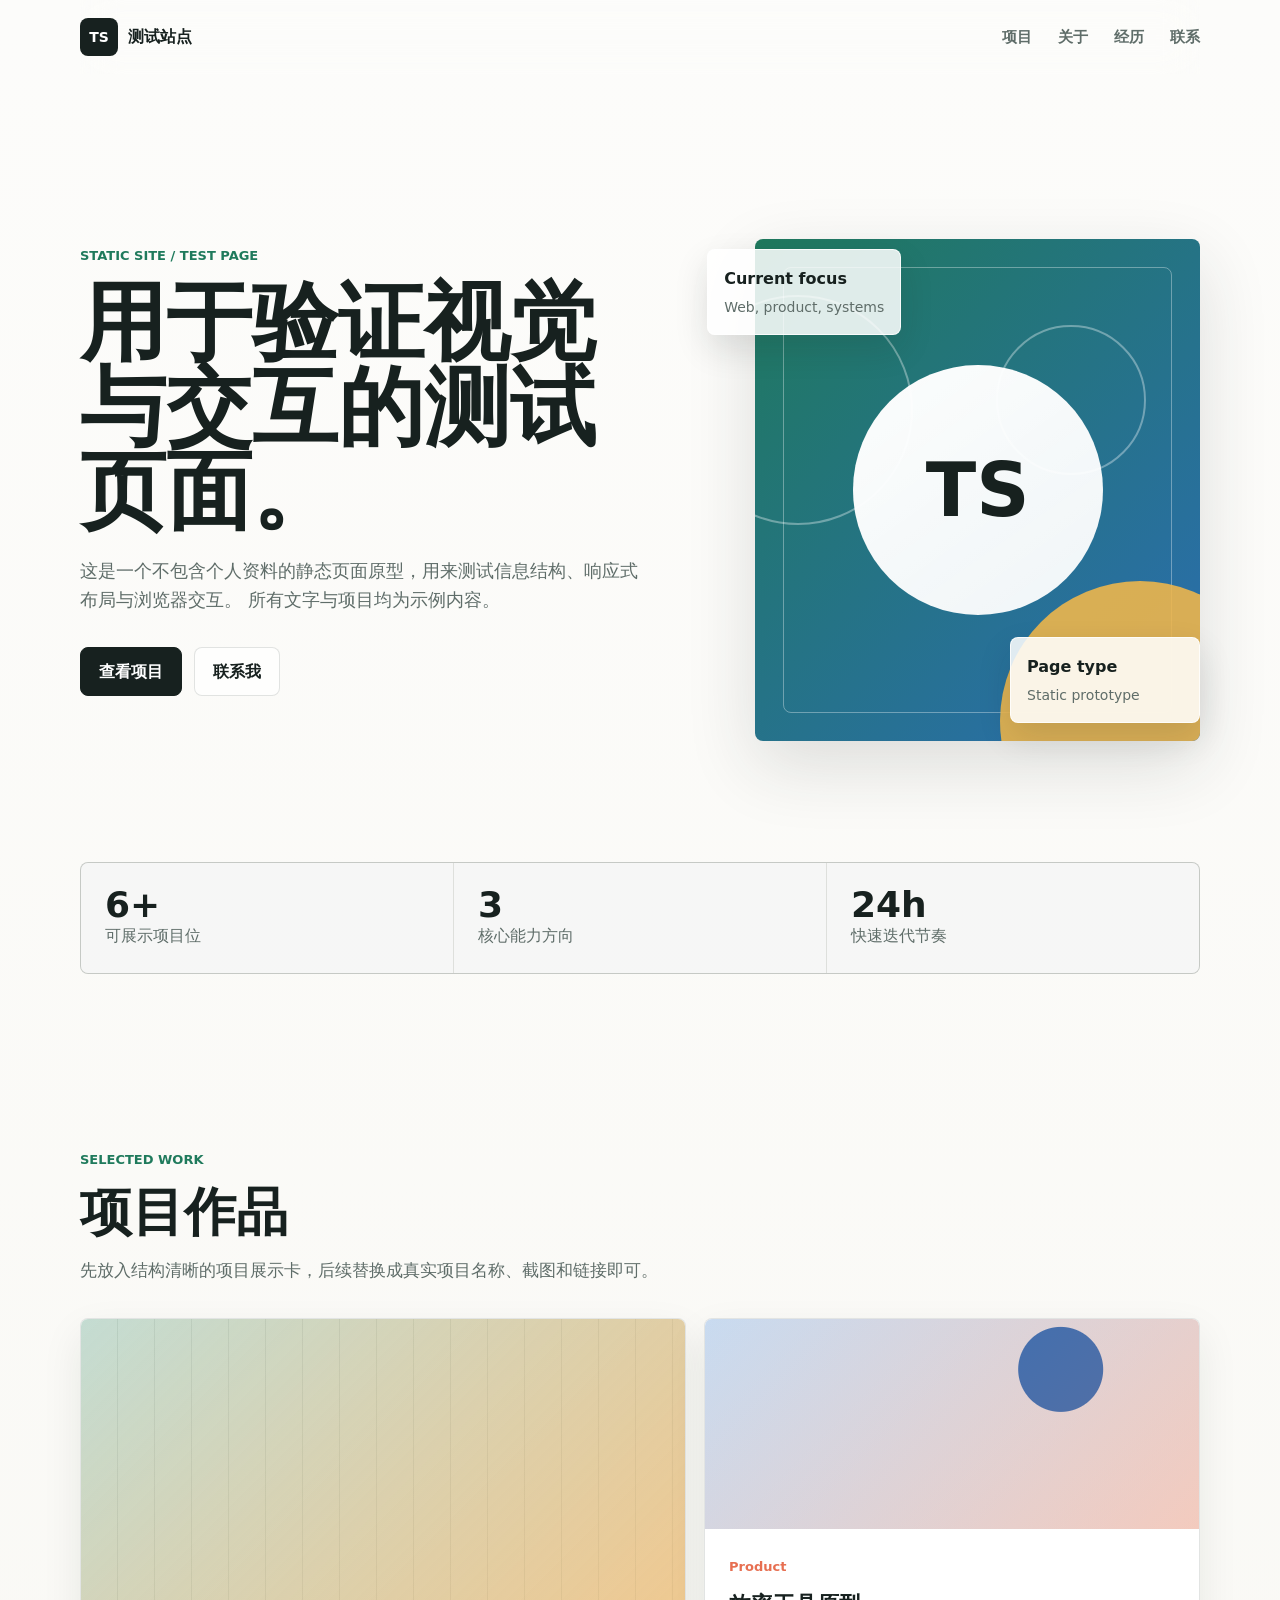
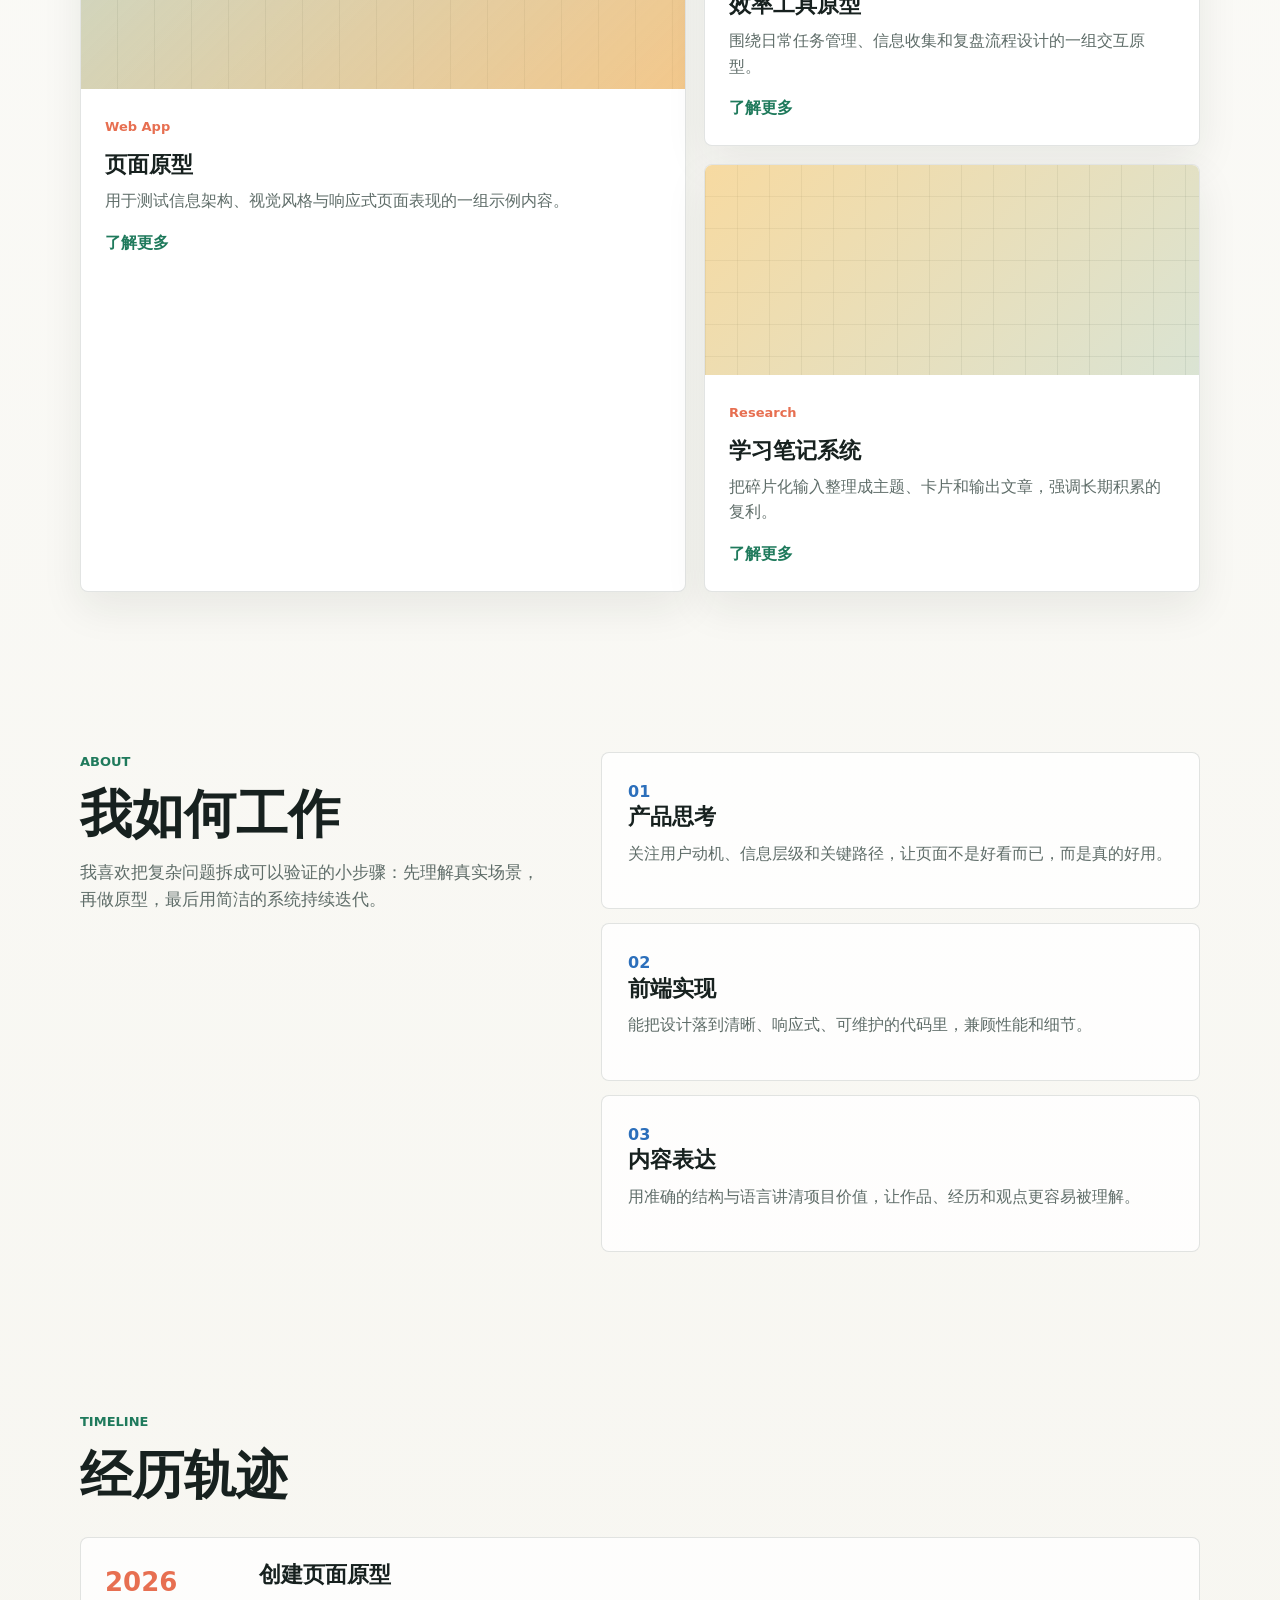
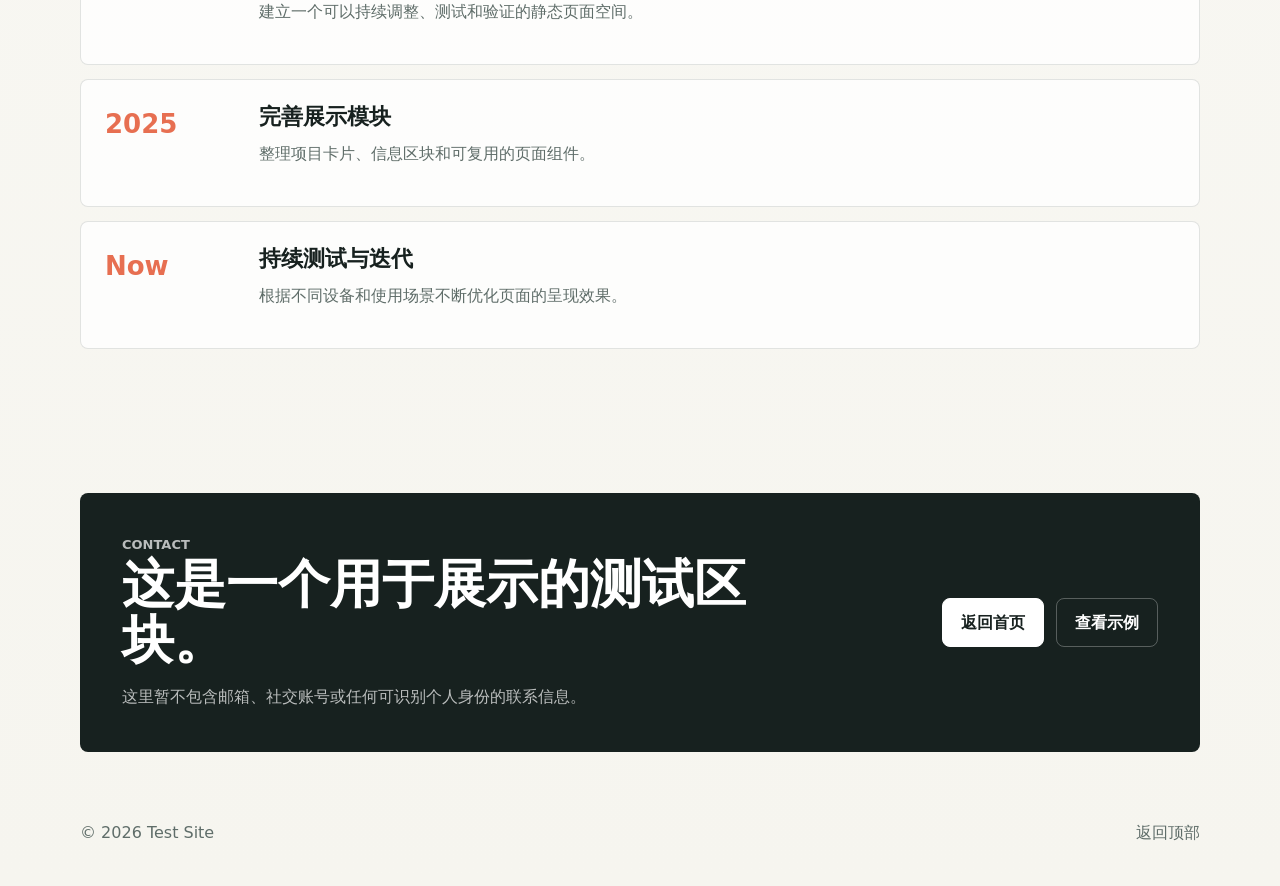
==== index.html @ d7584e25 "First Test This is a test" ====
<!DOCTYPE html>
<html lang="zh-CN">
  <head>
    <meta charset="UTF-8" />
    <meta name="viewport" content="width=device-width, initial-scale=1.0" />
    <title>测试站点 | 页面原型</title>
    <meta
      name="description"
      content="用于展示静态网站页面结构、视觉效果与交互的测试站点。"
    />
    <link rel="stylesheet" href="styles.css" />
  </head>
  <body>
    <header class="site-header">
      <a class="brand" href="#top" aria-label="回到首页">
        <span class="brand-mark">TS</span>
        <span>测试站点</span>
      </a>
      <nav class="site-nav" aria-label="主导航">
        <a href="#work">项目</a>
        <a href="#about">关于</a>
        <a href="#timeline">经历</a>
        <a href="#contact">联系</a>
      </nav>
      <button class="menu-button" type="button" aria-label="打开导航" aria-expanded="false">
        <span></span>
        <span></span>
      </button>
    </header>

    <main id="top">
      <section class="hero section-band">
        <div class="hero-copy">
          <p class="eyebrow">Static Site / Test Page</p>
          <h1>用于验证视觉与交互的测试页面。</h1>
          <p class="hero-text">
            这是一个不包含个人资料的静态页面原型，用来测试信息结构、响应式布局与浏览器交互。
            所有文字与项目均为示例内容。
          </p>
          <div class="hero-actions">
            <a class="button primary" href="#work">查看项目</a>
            <a class="button ghost" href="#contact">联系我</a>
          </div>
        </div>

        <div class="hero-visual" aria-label="测试页面视觉卡片">
          <div class="portrait-panel">
            <div class="portrait-orbit orbit-one"></div>
            <div class="portrait-orbit orbit-two"></div>
            <div class="portrait-core">
              <span>TS</span>
            </div>
          </div>
          <div class="floating-note note-top">
            <strong>Current focus</strong>
            <span>Web, product, systems</span>
          </div>
          <div class="floating-note note-bottom">
            <strong>Page type</strong>
            <span>Static prototype</span>
          </div>
        </div>
      </section>

      <section class="metrics" aria-label="个人亮点">
        <div>
          <strong>6+</strong>
          <span>可展示项目位</span>
        </div>
        <div>
          <strong>3</strong>
          <span>核心能力方向</span>
        </div>
        <div>
          <strong>24h</strong>
          <span>快速迭代节奏</span>
        </div>
      </section>

      <section id="work" class="section">
        <div class="section-heading">
          <p class="eyebrow">Selected Work</p>
          <h2>项目作品</h2>
          <p>先放入结构清晰的项目展示卡，后续替换成真实项目名称、截图和链接即可。</p>
        </div>

        <div class="work-grid">
          <article class="project-card feature">
            <div class="project-media media-a"></div>
            <div class="project-content">
              <span class="tag">Web App</span>
              <h3>页面原型</h3>
              <p>用于测试信息架构、视觉风格与响应式页面表现的一组示例内容。</p>
              <a href="#contact" aria-label="了解页面原型">了解更多</a>
            </div>
          </article>

          <article class="project-card">
            <div class="project-media media-b"></div>
            <div class="project-content">
              <span class="tag">Product</span>
              <h3>效率工具原型</h3>
              <p>围绕日常任务管理、信息收集和复盘流程设计的一组交互原型。</p>
              <a href="#contact" aria-label="了解效率工具原型">了解更多</a>
            </div>
          </article>

          <article class="project-card">
            <div class="project-media media-c"></div>
            <div class="project-content">
              <span class="tag">Research</span>
              <h3>学习笔记系统</h3>
              <p>把碎片化输入整理成主题、卡片和输出文章，强调长期积累的复利。</p>
              <a href="#contact" aria-label="了解学习笔记系统">了解更多</a>
            </div>
          </article>
        </div>
      </section>

      <section id="about" class="section split-section">
        <div class="section-heading compact">
          <p class="eyebrow">About</p>
          <h2>我如何工作</h2>
          <p>
            我喜欢把复杂问题拆成可以验证的小步骤：先理解真实场景，再做原型，最后用简洁的系统持续迭代。
          </p>
        </div>

        <div class="skill-list">
          <article>
            <span>01</span>
            <h3>产品思考</h3>
            <p>关注用户动机、信息层级和关键路径，让页面不是好看而已，而是真的好用。</p>
          </article>
          <article>
            <span>02</span>
            <h3>前端实现</h3>
            <p>能把设计落到清晰、响应式、可维护的代码里，兼顾性能和细节。</p>
          </article>
          <article>
            <span>03</span>
            <h3>内容表达</h3>
            <p>用准确的结构与语言讲清项目价值，让作品、经历和观点更容易被理解。</p>
          </article>
        </div>
      </section>

      <section id="timeline" class="section timeline-section">
        <div class="section-heading">
          <p class="eyebrow">Timeline</p>
          <h2>经历轨迹</h2>
        </div>

        <div class="timeline">
          <article>
            <time>2026</time>
            <div>
              <h3>创建页面原型</h3>
              <p>建立一个可以持续调整、测试和验证的静态页面空间。</p>
            </div>
          </article>
          <article>
            <time>2025</time>
            <div>
              <h3>完善展示模块</h3>
              <p>整理项目卡片、信息区块和可复用的页面组件。</p>
            </div>
          </article>
          <article>
            <time>Now</time>
            <div>
              <h3>持续测试与迭代</h3>
              <p>根据不同设备和使用场景不断优化页面的呈现效果。</p>
            </div>
          </article>
        </div>
      </section>

      <section id="contact" class="contact section-band">
        <div>
          <p class="eyebrow">Contact</p>
          <h2>这是一个用于展示的测试区块。</h2>
          <p>
            这里暂不包含邮箱、社交账号或任何可识别个人身份的联系信息。
          </p>
        </div>
        <div class="contact-actions">
          <a class="button primary" href="#top">返回首页</a>
          <a class="button ghost" href="#work">查看示例</a>
        </div>
      </section>
    </main>

    <footer class="site-footer">
      <span>© 2026 Test Site</span>
      <a href="#top">返回顶部</a>
    </footer>

    <script src="script.js"></script>
  </body>
</html>
---- styles.css ----
:root {
  --ink: #17211f;
  --muted: #5f6d69;
  --paper: #f6f5ef;
  --surface: #ffffff;
  --line: rgba(23, 33, 31, 0.12);
  --green: #1f7a5c;
  --coral: #e76f51;
  --blue: #2c6fbb;
  --yellow: #f2b84b;
  --shadow: 0 24px 70px rgba(36, 44, 42, 0.14);
  color-scheme: light;
}

* {
  box-sizing: border-box;
}

html {
  scroll-behavior: smooth;
}

body {
  margin: 0;
  background:
    linear-gradient(180deg, rgba(255, 255, 255, 0.7), rgba(246, 245, 239, 0.95)),
    var(--paper);
  color: var(--ink);
  font-family: Inter, "PingFang SC", "Microsoft YaHei", system-ui, -apple-system, BlinkMacSystemFont, "Segoe UI", sans-serif;
  line-height: 1.6;
}

a {
  color: inherit;
  text-decoration: none;
}

.site-header {
  position: sticky;
  top: 0;
  z-index: 20;
  display: flex;
  align-items: center;
  justify-content: space-between;
  gap: 24px;
  width: min(1120px, calc(100% - 40px));
  margin: 0 auto;
  padding: 18px 0;
  backdrop-filter: blur(18px);
}

.brand,
.site-nav,
.hero-actions,
.contact-actions,
.site-footer {
  display: flex;
  align-items: center;
}

.brand {
  gap: 10px;
  font-weight: 800;
}

.brand-mark {
  display: grid;
  place-items: center;
  width: 38px;
  height: 38px;
  border-radius: 8px;
  background: var(--ink);
  color: white;
  font-family: "SF Pro Display", Inter, system-ui, sans-serif;
  font-size: 14px;
}

.site-nav {
  gap: 26px;
  color: var(--muted);
  font-size: 15px;
  font-weight: 600;
}

.site-nav a:hover {
  color: var(--ink);
}

.menu-button {
  display: none;
  width: 42px;
  height: 42px;
  border: 1px solid var(--line);
  border-radius: 8px;
  background: var(--surface);
  cursor: pointer;
}

.menu-button span {
  display: block;
  width: 18px;
  height: 2px;
  margin: 5px auto;
  background: var(--ink);
}

.section,
.section-band {
  width: min(1120px, calc(100% - 40px));
  margin: 0 auto;
}

.hero {
  display: grid;
  grid-template-columns: minmax(0, 1.02fr) minmax(360px, 0.88fr);
  gap: 56px;
  align-items: center;
  min-height: calc(100svh - 74px);
  padding: 48px 0 80px;
}

.eyebrow {
  margin: 0 0 14px;
  color: var(--green);
  font-family: "SF Pro Display", Inter, system-ui, sans-serif;
  font-size: 13px;
  font-weight: 700;
  letter-spacing: 0;
  text-transform: uppercase;
}

h1,
h2,
h3,
p {
  margin-top: 0;
}

h1 {
  max-width: 760px;
  margin-bottom: 24px;
  font-size: clamp(46px, 8vw, 86px);
  line-height: 0.98;
  letter-spacing: 0;
}

h2 {
  margin-bottom: 16px;
  font-size: clamp(30px, 5vw, 52px);
  line-height: 1.08;
}

h3 {
  margin-bottom: 10px;
  font-size: 22px;
  line-height: 1.2;
}

.hero-text {
  max-width: 660px;
  margin-bottom: 32px;
  color: var(--muted);
  font-size: 18px;
}

.button {
  justify-content: center;
  min-height: 46px;
  padding: 11px 18px;
  border-radius: 8px;
  border: 1px solid var(--line);
  font-weight: 800;
  white-space: nowrap;
}

.button.primary {
  background: var(--ink);
  color: white;
  border-color: var(--ink);
}

.button.ghost {
  background: rgba(255, 255, 255, 0.68);
}

.hero-actions,
.contact-actions {
  gap: 12px;
  flex-wrap: wrap;
}

.hero-visual {
  position: relative;
  min-height: 540px;
}

.portrait-panel {
  position: absolute;
  inset: 38px 0 0 48px;
  overflow: hidden;
  border-radius: 8px;
  background:
    linear-gradient(135deg, rgba(31, 122, 92, 0.95), rgba(44, 111, 187, 0.88)),
    #245f6a;
  box-shadow: var(--shadow);
}

.portrait-panel::before {
  content: "";
  position: absolute;
  inset: 28px;
  border: 1px solid rgba(255, 255, 255, 0.34);
  border-radius: 8px;
}

.portrait-panel::after {
  content: "";
  position: absolute;
  right: -80px;
  bottom: -120px;
  width: 280px;
  height: 280px;
  border-radius: 50%;
  background: var(--yellow);
  opacity: 0.88;
}

.portrait-core {
  position: absolute;
  left: 50%;
  top: 50%;
  display: grid;
  place-items: center;
  width: min(58%, 250px);
  aspect-ratio: 1;
  border-radius: 50%;
  background:
    linear-gradient(145deg, rgba(255, 255, 255, 0.92), rgba(255, 255, 255, 0.58)),
    rgba(255, 255, 255, 0.84);
  color: var(--ink);
  transform: translate(-50%, -50%);
}

.portrait-core span {
  font-family: "SF Pro Display", Inter, system-ui, sans-serif;
  font-size: 74px;
  font-weight: 800;
}

.portrait-orbit {
  position: absolute;
  border: 2px solid rgba(255, 255, 255, 0.35);
  border-radius: 50%;
}

.orbit-one {
  left: -72px;
  top: 56px;
  width: 230px;
  height: 230px;
}

.orbit-two {
  right: 54px;
  top: 86px;
  width: 150px;
  height: 150px;
}

.floating-note {
  position: absolute;
  z-index: 2;
  display: grid;
  gap: 4px;
  min-width: 190px;
  padding: 16px;
  border: 1px solid rgba(255, 255, 255, 0.8);
  border-radius: 8px;
  background: rgba(255, 255, 255, 0.86);
  box-shadow: 0 14px 34px rgba(23, 33, 31, 0.12);
}

.floating-note span {
  color: var(--muted);
  font-size: 14px;
}

.note-top {
  left: 0;
  top: 48px;
}

.note-bottom {
  right: 0;
  bottom: 18px;
}

.metrics {
  display: grid;
  grid-template-columns: repeat(3, 1fr);
  gap: 1px;
  overflow: hidden;
  width: min(1120px, calc(100% - 40px));
  margin: -38px auto 96px;
  border: 1px solid var(--line);
  border-radius: 8px;
  background: var(--line);
}

.metrics div {
  padding: 24px;
  background: rgba(255, 255, 255, 0.74);
}

.metrics strong {
  display: block;
  font-family: "SF Pro Display", Inter, system-ui, sans-serif;
  font-size: 36px;
  line-height: 1;
}

.metrics span {
  color: var(--muted);
}

.section {
  padding: 80px 0;
}

.section-heading {
  max-width: 700px;
  margin-bottom: 34px;
}

.section-heading p:not(.eyebrow) {
  color: var(--muted);
  font-size: 17px;
}

.work-grid {
  display: grid;
  grid-template-columns: 1.1fr 0.9fr;
  gap: 18px;
}

.project-card {
  overflow: hidden;
  border: 1px solid var(--line);
  border-radius: 8px;
  background: var(--surface);
  box-shadow: 0 16px 42px rgba(23, 33, 31, 0.08);
}

.project-card.feature {
  grid-row: span 2;
}

.project-media {
  min-height: 210px;
  background-color: #d6e2dc;
}

.feature .project-media {
  min-height: 370px;
}

.media-a {
  background:
    linear-gradient(135deg, rgba(31, 122, 92, 0.2), rgba(242, 184, 75, 0.48)),
    repeating-linear-gradient(90deg, transparent 0 36px, rgba(23, 33, 31, 0.08) 36px 37px),
    linear-gradient(135deg, #edf5f0, #f3d7c8);
}

.media-b {
  background:
    linear-gradient(135deg, rgba(44, 111, 187, 0.22), rgba(231, 111, 81, 0.28)),
    radial-gradient(circle at 72% 24%, #2c6fbb 0 42px, transparent 43px),
    linear-gradient(135deg, #f4f9ff, #f8eee8);
}

.media-c {
  background:
    linear-gradient(135deg, rgba(242, 184, 75, 0.45), rgba(31, 122, 92, 0.15)),
    linear-gradient(90deg, rgba(23, 33, 31, 0.08) 1px, transparent 1px),
    linear-gradient(0deg, rgba(23, 33, 31, 0.08) 1px, transparent 1px),
    #fbf6e8;
  background-size: auto, 32px 32px, 32px 32px, auto;
}

.project-content {
  padding: 24px;
}

.project-content p {
  color: var(--muted);
}

.project-content a {
  color: var(--green);
  font-weight: 800;
}

.tag {
  display: inline-block;
  margin-bottom: 14px;
  color: var(--coral);
  font-family: "SF Pro Display", Inter, system-ui, sans-serif;
  font-size: 13px;
  font-weight: 800;
}

.split-section {
  display: grid;
  grid-template-columns: 0.78fr 1fr;
  gap: 54px;
  align-items: start;
}

.compact {
  position: sticky;
  top: 96px;
}

.skill-list {
  display: grid;
  gap: 14px;
}

.skill-list article,
.timeline article {
  border: 1px solid var(--line);
  border-radius: 8px;
  background: rgba(255, 255, 255, 0.78);
}

.skill-list article {
  padding: 26px;
}

.skill-list span {
  color: var(--blue);
  font-family: "SF Pro Display", Inter, system-ui, sans-serif;
  font-weight: 800;
}

.skill-list p,
.timeline p,
.contact p {
  color: var(--muted);
}

.timeline {
  display: grid;
  gap: 14px;
}

.timeline article {
  display: grid;
  grid-template-columns: 130px 1fr;
  gap: 24px;
  padding: 24px;
}

.timeline time {
  color: var(--coral);
  font-family: "SF Pro Display", Inter, system-ui, sans-serif;
  font-size: 26px;
  font-weight: 800;
}

.contact {
  display: flex;
  align-items: center;
  justify-content: space-between;
  gap: 36px;
  margin-top: 64px;
  margin-bottom: 44px;
  padding: 42px;
  border-radius: 8px;
  background: var(--ink);
  color: white;
}

.contact h2 {
  max-width: 700px;
}

.contact p {
  max-width: 620px;
  margin-bottom: 0;
  color: rgba(255, 255, 255, 0.7);
}

.contact .button.primary {
  background: white;
  color: var(--ink);
  border-color: white;
}

.contact .button.ghost {
  background: transparent;
  color: white;
  border-color: rgba(255, 255, 255, 0.28);
}

.site-footer {
  justify-content: space-between;
  width: min(1120px, calc(100% - 40px));
  margin: 0 auto;
  padding: 24px 0 40px;
  color: var(--muted);
}

@media (max-width: 860px) {
  .site-header {
    width: min(100% - 28px, 1120px);
  }

  .menu-button {
    display: block;
  }

  .site-nav {
    position: absolute;
    top: 68px;
    right: 0;
    display: none;
    flex-direction: column;
    align-items: stretch;
    width: min(280px, calc(100vw - 28px));
    padding: 14px;
    border: 1px solid var(--line);
    border-radius: 8px;
    background: rgba(255, 255, 255, 0.94);
    box-shadow: var(--shadow);
  }

  .site-nav.is-open {
    display: flex;
  }

  .site-nav a {
    padding: 10px 12px;
  }

  .section,
  .section-band,
  .metrics,
  .site-footer {
    width: min(100% - 28px, 1120px);
  }

  .hero {
    grid-template-columns: 1fr;
    gap: 26px;
    min-height: auto;
    padding-top: 42px;
  }

  h1 {
    font-size: clamp(42px, 15vw, 68px);
  }

  .hero-visual {
    min-height: 430px;
  }

  .portrait-panel {
    inset: 28px 0 0 22px;
  }

  .metrics,
  .work-grid,
  .split-section {
    grid-template-columns: 1fr;
  }

  .metrics {
    margin-top: -22px;
    margin-bottom: 60px;
  }

  .project-card.feature {
    grid-row: auto;
  }

  .compact {
    position: static;
  }

  .contact {
    align-items: flex-start;
    flex-direction: column;
    padding: 28px;
  }
}

@media (max-width: 560px) {
  .hero-actions,
  .contact-actions {
    width: 100%;
  }

  .button {
    width: 100%;
  }

  .metrics div {
    padding: 20px;
  }

  .timeline article {
    grid-template-columns: 1fr;
    gap: 8px;
  }

  .floating-note {
    min-width: 160px;
    padding: 13px;
  }

  .note-top {
    left: 0;
  }

  .note-bottom {
    right: 0;
  }
}
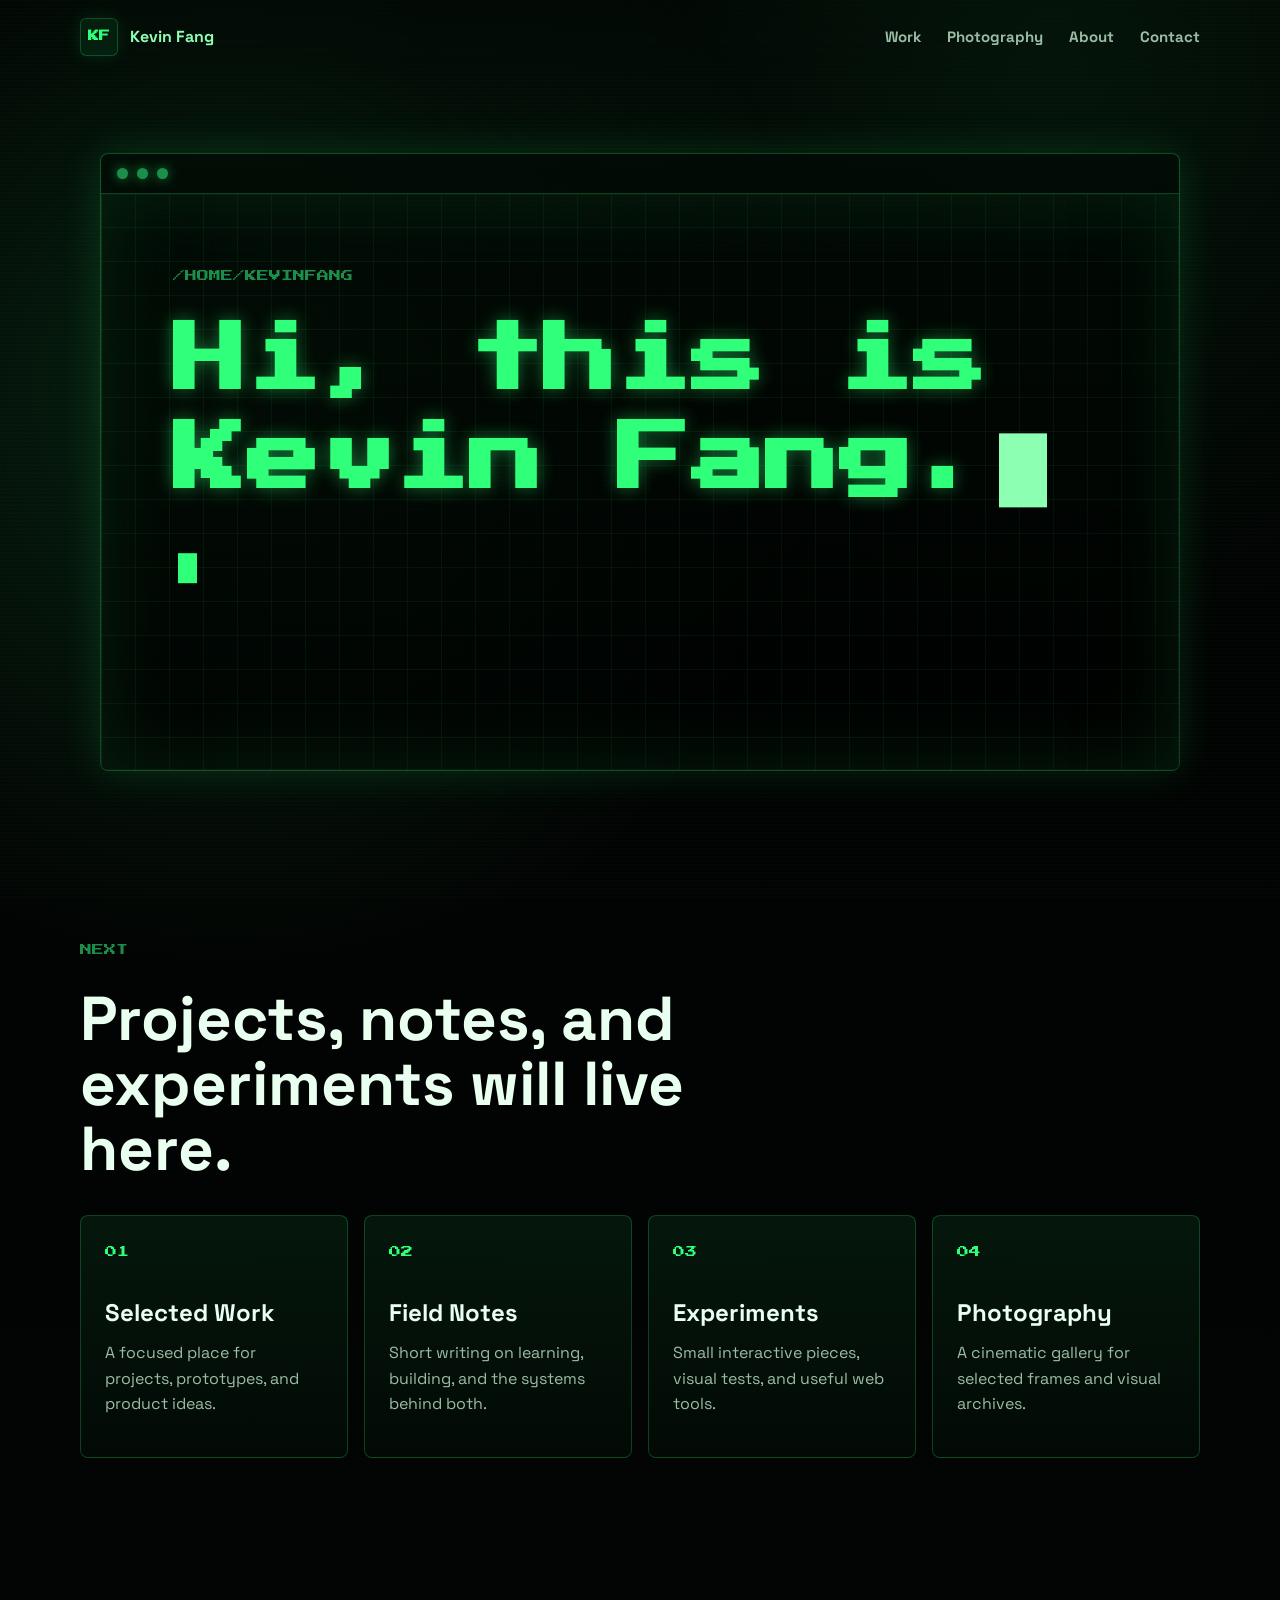
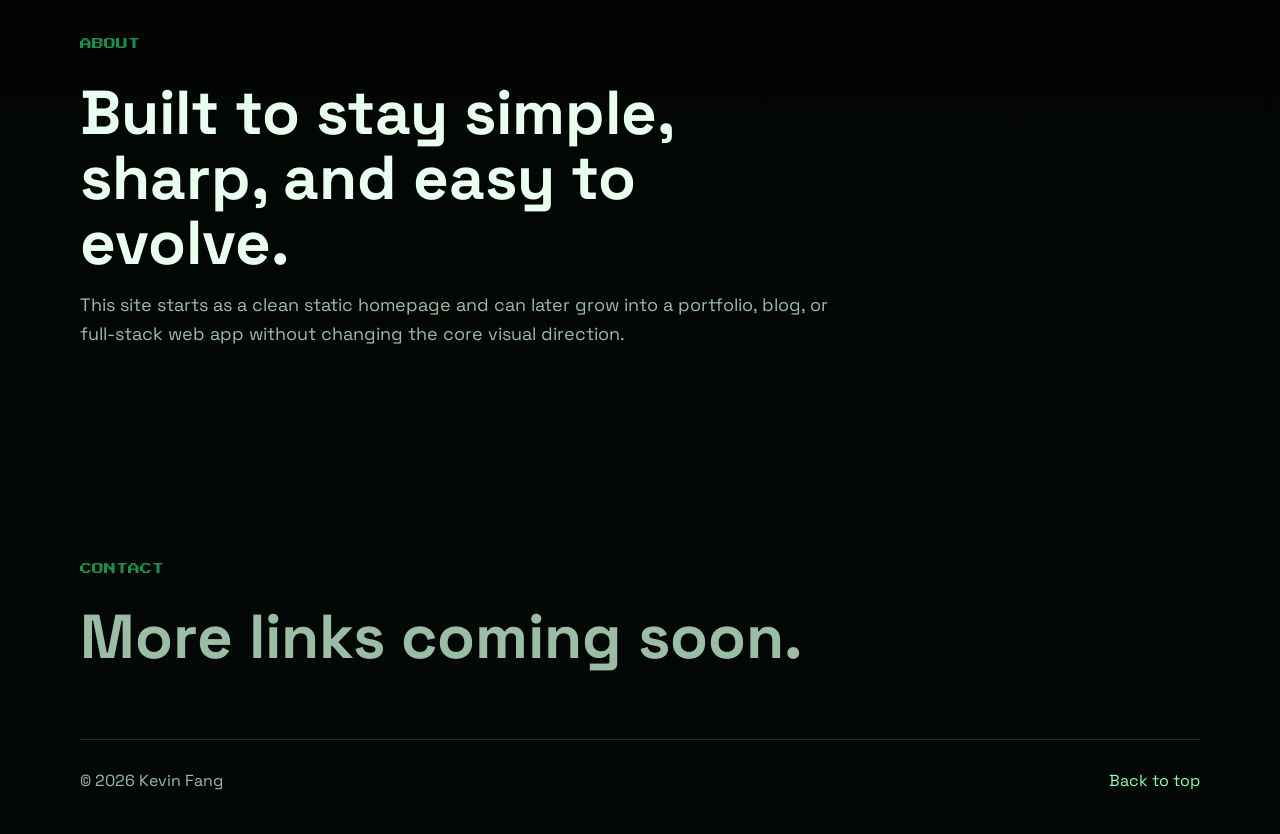
==== commit 01f674ae: "Add dark photography gallery" ====
--- a/index.html
+++ b/index.html
@@ -1,199 +1,108 @@
 <!DOCTYPE html>
-<html lang="zh-CN">
+<html lang="en">
   <head>
     <meta charset="UTF-8" />
     <meta name="viewport" content="width=device-width, initial-scale=1.0" />
-    <title>测试站点 | 页面原型</title>
+    <title>Kevin Fang | Personal Website</title>
     <meta
       name="description"
-      content="用于展示静态网站页面结构、视觉效果与交互的测试站点。"
+      content="The personal website of Kevin Fang, designed as a dark digital space for projects, writing, and experiments."
+    />
+    <link rel="preconnect" href="https://fonts.googleapis.com" />
+    <link rel="preconnect" href="https://fonts.gstatic.com" crossorigin />
+    <link
+      href="https://fonts.googleapis.com/css2?family=Press+Start+2P&family=Space+Grotesk:wght@400;500;700&display=swap"
+      rel="stylesheet"
     />
     <link rel="stylesheet" href="styles.css" />
   </head>
   <body>
     <header class="site-header">
-      <a class="brand" href="#top" aria-label="回到首页">
-        <span class="brand-mark">TS</span>
-        <span>测试站点</span>
+      <a class="brand" href="#top" aria-label="Back to home">
+        <span class="brand-mark">KF</span>
+        <span>Kevin Fang</span>
       </a>
-      <nav class="site-nav" aria-label="主导航">
-        <a href="#work">项目</a>
-        <a href="#about">关于</a>
-        <a href="#timeline">经历</a>
-        <a href="#contact">联系</a>
+      <nav class="site-nav" aria-label="Main navigation">
+        <a href="#work">Work</a>
+        <a href="photography.html">Photography</a>
+        <a href="#about">About</a>
+        <a href="#contact">Contact</a>
       </nav>
-      <button class="menu-button" type="button" aria-label="打开导航" aria-expanded="false">
+      <button class="menu-button" type="button" aria-label="Open navigation" aria-expanded="false">
         <span></span>
         <span></span>
       </button>
     </header>
 
     <main id="top">
-      <section class="hero section-band">
-        <div class="hero-copy">
-          <p class="eyebrow">Static Site / Test Page</p>
-          <h1>用于验证视觉与交互的测试页面。</h1>
-          <p class="hero-text">
-            这是一个不包含个人资料的静态页面原型，用来测试信息结构、响应式布局与浏览器交互。
-            所有文字与项目均为示例内容。
-          </p>
-          <div class="hero-actions">
-            <a class="button primary" href="#work">查看项目</a>
-            <a class="button ghost" href="#contact">联系我</a>
+      <section class="hero" aria-label="Introduction">
+        <div class="terminal-frame">
+          <div class="terminal-bar" aria-hidden="true">
+            <span></span>
+            <span></span>
+            <span></span>
           </div>
-        </div>
-
-        <div class="hero-visual" aria-label="测试页面视觉卡片">
-          <div class="portrait-panel">
-            <div class="portrait-orbit orbit-one"></div>
-            <div class="portrait-orbit orbit-two"></div>
-            <div class="portrait-core">
-              <span>TS</span>
-            </div>
-          </div>
-          <div class="floating-note note-top">
-            <strong>Current focus</strong>
-            <span>Web, product, systems</span>
-          </div>
-          <div class="floating-note note-bottom">
-            <strong>Page type</strong>
-            <span>Static prototype</span>
+          <div class="terminal-screen">
+            <p class="terminal-label">/home/kevinfang</p>
+            <h1>
+              <span class="typing-line" data-text="Hi, this is Kevin Fang."></span>
+            </h1>
+            <p class="welcome-line">
+              <span class="typing-line delayed" data-text="Welcome to my digital space."></span>
+            </p>
           </div>
         </div>
       </section>
 
-      <section class="metrics" aria-label="个人亮点">
-        <div>
-          <strong>6+</strong>
-          <span>可展示项目位</span>
+      <section id="work" class="section preview-section">
+        <div class="section-heading">
+          <p class="eyebrow">Next</p>
+          <h2>Projects, notes, and experiments will live here.</h2>
         </div>
-        <div>
-          <strong>3</strong>
-          <span>核心能力方向</span>
-        </div>
-        <div>
-          <strong>24h</strong>
-          <span>快速迭代节奏</span>
-        </div>
-      </section>
-
-      <section id="work" class="section">
-        <div class="section-heading">
-          <p class="eyebrow">Selected Work</p>
-          <h2>项目作品</h2>
-          <p>先放入结构清晰的项目展示卡，后续替换成真实项目名称、截图和链接即可。</p>
-        </div>
-
-        <div class="work-grid">
-          <article class="project-card feature">
-            <div class="project-media media-a"></div>
-            <div class="project-content">
-              <span class="tag">Web App</span>
-              <h3>页面原型</h3>
-              <p>用于测试信息架构、视觉风格与响应式页面表现的一组示例内容。</p>
-              <a href="#contact" aria-label="了解页面原型">了解更多</a>
-            </div>
+        <div class="preview-grid">
+          <article>
+            <span>01</span>
+            <h3>Selected Work</h3>
+            <p>A focused place for projects, prototypes, and product ideas.</p>
           </article>
-
-          <article class="project-card">
-            <div class="project-media media-b"></div>
-            <div class="project-content">
-              <span class="tag">Product</span>
-              <h3>效率工具原型</h3>
-              <p>围绕日常任务管理、信息收集和复盘流程设计的一组交互原型。</p>
-              <a href="#contact" aria-label="了解效率工具原型">了解更多</a>
-            </div>
+          <article>
+            <span>02</span>
+            <h3>Field Notes</h3>
+            <p>Short writing on learning, building, and the systems behind both.</p>
           </article>
-
-          <article class="project-card">
-            <div class="project-media media-c"></div>
-            <div class="project-content">
-              <span class="tag">Research</span>
-              <h3>学习笔记系统</h3>
-              <p>把碎片化输入整理成主题、卡片和输出文章，强调长期积累的复利。</p>
-              <a href="#contact" aria-label="了解学习笔记系统">了解更多</a>
-            </div>
+          <article>
+            <span>03</span>
+            <h3>Experiments</h3>
+            <p>Small interactive pieces, visual tests, and useful web tools.</p>
+          </article>
+          <article>
+            <span>04</span>
+            <h3>Photography</h3>
+            <p>A cinematic gallery for selected frames and visual archives.</p>
           </article>
         </div>
       </section>
 
-      <section id="about" class="section split-section">
-        <div class="section-heading compact">
+      <section id="about" class="section about-section">
+        <div class="section-heading">
           <p class="eyebrow">About</p>
-          <h2>我如何工作</h2>
+          <h2>Built to stay simple, sharp, and easy to evolve.</h2>
           <p>
-            我喜欢把复杂问题拆成可以验证的小步骤：先理解真实场景，再做原型，最后用简洁的系统持续迭代。
+            This site starts as a clean static homepage and can later grow into a portfolio,
+            blog, or full-stack web app without changing the core visual direction.
           </p>
-        </div>
-
-        <div class="skill-list">
-          <article>
-            <span>01</span>
-            <h3>产品思考</h3>
-            <p>关注用户动机、信息层级和关键路径，让页面不是好看而已，而是真的好用。</p>
-          </article>
-          <article>
-            <span>02</span>
-            <h3>前端实现</h3>
-            <p>能把设计落到清晰、响应式、可维护的代码里，兼顾性能和细节。</p>
-          </article>
-          <article>
-            <span>03</span>
-            <h3>内容表达</h3>
-            <p>用准确的结构与语言讲清项目价值，让作品、经历和观点更容易被理解。</p>
-          </article>
         </div>
       </section>
 
-      <section id="timeline" class="section timeline-section">
-        <div class="section-heading">
-          <p class="eyebrow">Timeline</p>
-          <h2>经历轨迹</h2>
-        </div>
-
-        <div class="timeline">
-          <article>
-            <time>2026</time>
-            <div>
-              <h3>创建页面原型</h3>
-              <p>建立一个可以持续调整、测试和验证的静态页面空间。</p>
-            </div>
-          </article>
-          <article>
-            <time>2025</time>
-            <div>
-              <h3>完善展示模块</h3>
-              <p>整理项目卡片、信息区块和可复用的页面组件。</p>
-            </div>
-          </article>
-          <article>
-            <time>Now</time>
-            <div>
-              <h3>持续测试与迭代</h3>
-              <p>根据不同设备和使用场景不断优化页面的呈现效果。</p>
-            </div>
-          </article>
-        </div>
-      </section>
-
-      <section id="contact" class="contact section-band">
-        <div>
-          <p class="eyebrow">Contact</p>
-          <h2>这是一个用于展示的测试区块。</h2>
-          <p>
-            这里暂不包含邮箱、社交账号或任何可识别个人身份的联系信息。
-          </p>
-        </div>
-        <div class="contact-actions">
-          <a class="button primary" href="#top">返回首页</a>
-          <a class="button ghost" href="#work">查看示例</a>
-        </div>
+      <section id="contact" class="section contact-section">
+        <p class="eyebrow">Contact</p>
+        <h2>More links coming soon.</h2>
       </section>
     </main>
 
     <footer class="site-footer">
-      <span>© 2026 Test Site</span>
-      <a href="#top">返回顶部</a>
+      <span>© 2026 Kevin Fang</span>
+      <a href="#top">Back to top</a>
     </footer>
 
     <script src="script.js"></script>
--- a/styles.css
+++ b/styles.css
@@ -1,15 +1,15 @@
 :root {
-  --ink: #17211f;
-  --muted: #5f6d69;
-  --paper: #f6f5ef;
-  --surface: #ffffff;
-  --line: rgba(23, 33, 31, 0.12);
-  --green: #1f7a5c;
-  --coral: #e76f51;
-  --blue: #2c6fbb;
-  --yellow: #f2b84b;
-  --shadow: 0 24px 70px rgba(36, 44, 42, 0.14);
-  color-scheme: light;
+  --bg: #020403;
+  --panel: #07100c;
+  --panel-soft: #0b1711;
+  --green: #30ff7a;
+  --green-soft: #8dffb2;
+  --green-dim: #1b8f4a;
+  --text: #e9fff0;
+  --muted: #9bbda5;
+  --line: rgba(48, 255, 122, 0.22);
+  --shadow: 0 0 44px rgba(48, 255, 122, 0.14);
+  color-scheme: dark;
 }
 
 * {
@@ -22,12 +22,27 @@
 
 body {
   margin: 0;
+  min-width: 320px;
   background:
-    linear-gradient(180deg, rgba(255, 255, 255, 0.7), rgba(246, 245, 239, 0.95)),
-    var(--paper);
-  color: var(--ink);
-  font-family: Inter, "PingFang SC", "Microsoft YaHei", system-ui, -apple-system, BlinkMacSystemFont, "Segoe UI", sans-serif;
+    radial-gradient(circle at 18% 16%, rgba(48, 255, 122, 0.12), transparent 26%),
+    radial-gradient(circle at 82% 2%, rgba(48, 255, 122, 0.08), transparent 24%),
+    linear-gradient(180deg, #000, var(--bg) 48%, #030806);
+  color: var(--text);
+  font-family: "Space Grotesk", system-ui, -apple-system, BlinkMacSystemFont, "Segoe UI", sans-serif;
   line-height: 1.6;
+}
+
+body::before {
+  content: "";
+  position: fixed;
+  inset: 0;
+  z-index: -1;
+  pointer-events: none;
+  background:
+    linear-gradient(rgba(255, 255, 255, 0.035) 50%, transparent 50%),
+    linear-gradient(90deg, rgba(48, 255, 122, 0.025), transparent 50%, rgba(48, 255, 122, 0.025));
+  background-size: 100% 4px, 8px 100%;
+  opacity: 0.35;
 }
 
 a {
@@ -35,32 +50,36 @@
   text-decoration: none;
 }
 
+.site-header,
+.section,
+.site-footer {
+  width: min(1120px, calc(100% - 40px));
+  margin: 0 auto;
+}
+
 .site-header {
   position: sticky;
   top: 0;
-  z-index: 20;
+  z-index: 10;
   display: flex;
   align-items: center;
   justify-content: space-between;
   gap: 24px;
-  width: min(1120px, calc(100% - 40px));
-  margin: 0 auto;
   padding: 18px 0;
   backdrop-filter: blur(18px);
 }
 
 .brand,
 .site-nav,
-.hero-actions,
-.contact-actions,
 .site-footer {
   display: flex;
   align-items: center;
 }
 
 .brand {
-  gap: 10px;
-  font-weight: 800;
+  gap: 12px;
+  color: var(--green-soft);
+  font-weight: 700;
 }
 
 .brand-mark {
@@ -68,22 +87,29 @@
   place-items: center;
   width: 38px;
   height: 38px;
-  border-radius: 8px;
-  background: var(--ink);
-  color: white;
-  font-family: "SF Pro Display", Inter, system-ui, sans-serif;
-  font-size: 14px;
+  border: 1px solid var(--line);
+  border-radius: 6px;
+  background: rgba(48, 255, 122, 0.08);
+  color: var(--green);
+  font-family: "Press Start 2P", monospace;
+  font-size: 11px;
+  box-shadow: 0 0 18px rgba(48, 255, 122, 0.12);
 }
 
 .site-nav {
   gap: 26px;
   color: var(--muted);
   font-size: 15px;
-  font-weight: 600;
+  font-weight: 700;
+}
+
+.site-nav a {
+  transition: color 180ms ease, text-shadow 180ms ease;
 }
 
 .site-nav a:hover {
-  color: var(--ink);
+  color: var(--green);
+  text-shadow: 0 0 12px rgba(48, 255, 122, 0.65);
 }
 
 .menu-button {
@@ -91,8 +117,8 @@
   width: 42px;
   height: 42px;
   border: 1px solid var(--line);
-  border-radius: 8px;
-  background: var(--surface);
+  border-radius: 6px;
+  background: rgba(48, 255, 122, 0.06);
   cursor: pointer;
 }
 
@@ -101,30 +127,68 @@
   width: 18px;
   height: 2px;
   margin: 5px auto;
-  background: var(--ink);
-}
-
-.section,
-.section-band {
-  width: min(1120px, calc(100% - 40px));
-  margin: 0 auto;
+  background: var(--green);
 }
 
 .hero {
   display: grid;
-  grid-template-columns: minmax(0, 1.02fr) minmax(360px, 0.88fr);
-  gap: 56px;
-  align-items: center;
+  place-items: center;
   min-height: calc(100svh - 74px);
-  padding: 48px 0 80px;
-}
-
+  padding: 46px 20px 96px;
+}
+
+.terminal-frame {
+  width: min(1080px, 100%);
+  overflow: hidden;
+  border: 1px solid var(--line);
+  border-radius: 8px;
+  background: linear-gradient(180deg, rgba(48, 255, 122, 0.1), rgba(48, 255, 122, 0.025));
+  box-shadow: var(--shadow), inset 0 0 40px rgba(48, 255, 122, 0.05);
+}
+
+.terminal-bar {
+  display: flex;
+  gap: 9px;
+  padding: 14px 16px;
+  border-bottom: 1px solid var(--line);
+  background: rgba(0, 0, 0, 0.72);
+}
+
+.terminal-bar span {
+  width: 11px;
+  height: 11px;
+  border-radius: 50%;
+  background: var(--green-dim);
+  box-shadow: 0 0 12px rgba(48, 255, 122, 0.5);
+}
+
+.terminal-screen {
+  position: relative;
+  min-height: clamp(430px, 64vh, 650px);
+  padding: clamp(26px, 6vw, 72px);
+  background:
+    linear-gradient(90deg, rgba(48, 255, 122, 0.06) 1px, transparent 1px),
+    linear-gradient(0deg, rgba(48, 255, 122, 0.06) 1px, transparent 1px),
+    rgba(0, 0, 0, 0.76);
+  background-size: 34px 34px;
+}
+
+.terminal-screen::after {
+  content: "";
+  position: absolute;
+  inset: 0;
+  pointer-events: none;
+  border: 1px solid rgba(141, 255, 178, 0.08);
+  box-shadow: inset 0 0 80px rgba(48, 255, 122, 0.1);
+}
+
+.terminal-label,
 .eyebrow {
-  margin: 0 0 14px;
-  color: var(--green);
-  font-family: "SF Pro Display", Inter, system-ui, sans-serif;
-  font-size: 13px;
-  font-weight: 700;
+  margin: 0 0 24px;
+  color: var(--green-dim);
+  font-family: "Press Start 2P", monospace;
+  font-size: 12px;
+  line-height: 1.8;
   letter-spacing: 0;
   text-transform: uppercase;
 }
@@ -137,382 +201,452 @@
 }
 
 h1 {
+  max-width: 980px;
+  margin-bottom: 30px;
+  color: var(--green);
+  font-family: "Press Start 2P", monospace;
+  font-size: clamp(30px, 6vw, 74px);
+  line-height: 1.34;
+  letter-spacing: 0;
+  text-shadow: 0 0 18px rgba(48, 255, 122, 0.42);
+}
+
+.welcome-line {
+  max-width: 900px;
+  margin: 0;
+  color: var(--green-soft);
+  font-family: "Press Start 2P", monospace;
+  font-size: clamp(16px, 2.4vw, 30px);
+  line-height: 1.6;
+  text-shadow: 0 0 14px rgba(48, 255, 122, 0.28);
+}
+
+.typing-line::after {
+  content: "";
+  display: inline-block;
+  width: 0.65em;
+  height: 1em;
+  margin-left: 0.16em;
+  background: var(--green);
+  transform: translateY(0.14em);
+  animation: cursor-blink 820ms steps(1) infinite;
+}
+
+.typing-line.is-complete::after {
+  background: var(--green-soft);
+}
+
+.section {
+  padding: 88px 0;
+}
+
+.preview-section {
+  margin-top: -48px;
+}
+
+.section-heading {
   max-width: 760px;
-  margin-bottom: 24px;
-  font-size: clamp(46px, 8vw, 86px);
-  line-height: 0.98;
-  letter-spacing: 0;
-}
-
-h2 {
+  margin-bottom: 34px;
+}
+
+.section-heading h2,
+.contact-section h2 {
   margin-bottom: 16px;
-  font-size: clamp(30px, 5vw, 52px);
-  line-height: 1.08;
-}
-
-h3 {
-  margin-bottom: 10px;
-  font-size: 22px;
-  line-height: 1.2;
-}
-
-.hero-text {
-  max-width: 660px;
-  margin-bottom: 32px;
+  font-size: clamp(34px, 5vw, 62px);
+  line-height: 1.05;
+}
+
+.section-heading p:not(.eyebrow) {
   color: var(--muted);
   font-size: 18px;
 }
 
-.button {
-  justify-content: center;
-  min-height: 46px;
-  padding: 11px 18px;
+.preview-grid {
+  display: grid;
+  grid-template-columns: repeat(4, 1fr);
+  gap: 16px;
+}
+
+.preview-grid article {
+  min-height: 220px;
+  padding: 24px;
+  border: 1px solid var(--line);
   border-radius: 8px;
+  background: linear-gradient(180deg, rgba(48, 255, 122, 0.08), rgba(48, 255, 122, 0.025));
+}
+
+.preview-grid span {
+  color: var(--green);
+  font-family: "Press Start 2P", monospace;
+  font-size: 12px;
+}
+
+.preview-grid h3 {
+  margin: 34px 0 12px;
+  font-size: 24px;
+  line-height: 1.2;
+}
+
+.preview-grid p,
+.contact-section,
+.site-footer {
+  color: var(--muted);
+}
+
+.contact-section {
+  padding-bottom: 54px;
+}
+
+.site-footer {
+  justify-content: space-between;
+  padding: 28px 0 40px;
+  border-top: 1px solid var(--line);
+}
+
+.site-footer a {
+  color: var(--green-soft);
+}
+
+.photo-hero {
+  width: min(1240px, calc(100% - 40px));
+  margin: 0 auto;
+  padding: 30px 0 92px;
+}
+
+.photo-heading {
+  max-width: 860px;
+  margin-bottom: 18px;
+}
+
+.photo-heading h1 {
+  margin-bottom: 14px;
+  font-size: clamp(32px, 4vw, 46px);
+  line-height: 1.18;
+}
+
+.photo-heading p:not(.eyebrow) {
+  max-width: 680px;
+  color: var(--muted);
+  font-size: 18px;
+}
+
+.cinema-gallery {
+  position: relative;
+  display: grid;
+  grid-template-columns: minmax(92px, 0.22fr) minmax(0, 1fr) minmax(92px, 0.22fr);
+  gap: clamp(12px, 2vw, 28px);
+  align-items: center;
+  min-height: 520px;
+}
+
+.main-screen {
+  position: relative;
+  z-index: 2;
+  margin: 0;
+  overflow: hidden;
+  border: 1px solid rgba(141, 255, 178, 0.42);
+  border-radius: 8px;
+  background: #000;
+  box-shadow:
+    0 0 0 12px rgba(48, 255, 122, 0.035),
+    0 0 80px rgba(48, 255, 122, 0.18);
+}
+
+.main-screen::before {
+  content: "";
+  position: absolute;
+  inset: 0;
+  z-index: 2;
+  pointer-events: none;
+  background:
+    linear-gradient(rgba(255, 255, 255, 0.05) 50%, transparent 50%),
+    radial-gradient(circle at center, transparent 45%, rgba(0, 0, 0, 0.34));
+  background-size: 100% 5px, auto;
+  mix-blend-mode: screen;
+}
+
+.main-screen img {
+  display: block;
+  width: 100%;
+  aspect-ratio: 16 / 9;
+  object-fit: cover;
+  filter: saturate(0.9) contrast(1.08);
+  transition: opacity 360ms ease, transform 520ms ease;
+}
+
+.main-screen.is-switching img {
+  opacity: 0.42;
+  transform: translateX(7%);
+}
+
+.screen-glow {
+  position: absolute;
+  inset: 18px;
+  z-index: 1;
+  pointer-events: none;
+  border: 1px solid rgba(48, 255, 122, 0.18);
+  box-shadow: inset 0 0 58px rgba(48, 255, 122, 0.12);
+}
+
+.main-screen figcaption {
+  position: absolute;
+  left: 0;
+  right: 0;
+  bottom: 0;
+  z-index: 3;
+  display: grid;
+  grid-template-columns: auto 1fr auto;
+  gap: 18px;
+  align-items: center;
+  padding: 18px;
+  background: linear-gradient(180deg, transparent, rgba(0, 0, 0, 0.82));
+}
+
+.main-screen span,
+.main-screen em,
+.folder-index {
+  color: var(--green);
+  font-family: "Press Start 2P", monospace;
+  font-size: 10px;
+  font-style: normal;
+}
+
+.main-screen strong {
+  color: var(--text);
+  font-size: clamp(20px, 3vw, 34px);
+  line-height: 1;
+}
+
+.main-screen em {
+  justify-self: end;
+  color: var(--green-soft);
+}
+
+.side-stack {
+  position: relative;
+  min-height: 430px;
+}
+
+.stack-thumb {
+  position: absolute;
+  left: 50%;
+  width: min(132px, 100%);
+  aspect-ratio: 4 / 5;
+  overflow: hidden;
+  border: 1px solid rgba(48, 255, 122, 0.26);
+  border-radius: 6px;
+  background: rgba(48, 255, 122, 0.08);
+  box-shadow: 0 18px 40px rgba(0, 0, 0, 0.32);
+  cursor: pointer;
+  opacity: 0.44;
+  transform: translate(-50%, calc(var(--stack-index) * 34px)) rotate(var(--stack-tilt)) scale(calc(1 - var(--stack-index) * 0.06));
+  transition: opacity 220ms ease, transform 260ms ease, border-color 220ms ease;
+}
+
+.previous-stack .stack-thumb {
+  --stack-tilt: -7deg;
+}
+
+.next-stack .stack-thumb {
+  --stack-tilt: 7deg;
+}
+
+.stack-thumb:hover {
+  z-index: 5;
+  opacity: 1;
+  border-color: var(--green);
+  transform: translate(-50%, calc(var(--stack-index) * 34px)) rotate(0deg) scale(1);
+}
+
+.stack-thumb img {
+  width: 100%;
+  height: 100%;
+  object-fit: cover;
+}
+
+.gallery-controls {
+  position: absolute;
+  left: 50%;
+  bottom: -30px;
+  z-index: 4;
+  display: flex;
+  gap: 12px;
+  transform: translateX(-50%);
+}
+
+.gallery-controls button,
+.folder-tabs button {
   border: 1px solid var(--line);
-  font-weight: 800;
-  white-space: nowrap;
-}
-
-.button.primary {
-  background: var(--ink);
-  color: white;
-  border-color: var(--ink);
-}
-
-.button.ghost {
-  background: rgba(255, 255, 255, 0.68);
-}
-
-.hero-actions,
-.contact-actions {
-  gap: 12px;
+  border-radius: 6px;
+  background: rgba(48, 255, 122, 0.08);
+  color: var(--green-soft);
+  font: inherit;
+  font-weight: 700;
+  cursor: pointer;
+  transition: background 180ms ease, color 180ms ease, box-shadow 180ms ease, transform 180ms ease;
+}
+
+.gallery-controls button {
+  display: grid;
+  place-items: center;
+  width: 48px;
+  height: 42px;
+  font-size: 20px;
+}
+
+.gallery-controls button:hover,
+.folder-tabs button:hover,
+.folder-tabs button.is-active {
+  background: rgba(48, 255, 122, 0.16);
+  color: var(--green);
+  box-shadow: 0 0 22px rgba(48, 255, 122, 0.14);
+}
+
+.archive-section {
+  padding-top: 34px;
+}
+
+.folder-tabs {
+  display: flex;
   flex-wrap: wrap;
-}
-
-.hero-visual {
+  gap: 10px;
+  margin-bottom: 0;
+  padding-left: 20px;
+}
+
+.folder-tabs button {
   position: relative;
-  min-height: 540px;
-}
-
-.portrait-panel {
+  min-width: 136px;
+  padding: 13px 18px 18px;
+  border-bottom: 0;
+  border-radius: 8px 8px 0 0;
+  text-align: left;
+}
+
+.folder-tabs button.is-active {
+  z-index: 8;
+  transform: translateY(1px);
+}
+
+.folder-stage {
+  position: relative;
+  min-height: clamp(500px, 50vw, 640px);
+  border: 1px solid var(--line);
+  border-radius: 8px;
+  background: rgba(0, 0, 0, 0.34);
+  box-shadow: var(--shadow);
+}
+
+.folder-card {
   position: absolute;
-  inset: 38px 0 0 48px;
+  inset: 0;
+  display: grid;
+  grid-template-columns: minmax(220px, 0.46fr) minmax(0, 1fr);
+  gap: clamp(24px, 4vw, 54px);
+  align-items: stretch;
+  padding: clamp(24px, 5vw, 48px);
   overflow: hidden;
   border-radius: 8px;
   background:
-    linear-gradient(135deg, rgba(31, 122, 92, 0.95), rgba(44, 111, 187, 0.88)),
-    #245f6a;
-  box-shadow: var(--shadow);
-}
-
-.portrait-panel::before {
-  content: "";
-  position: absolute;
-  inset: 28px;
-  border: 1px solid rgba(255, 255, 255, 0.34);
-  border-radius: 8px;
-}
-
-.portrait-panel::after {
-  content: "";
-  position: absolute;
-  right: -80px;
-  bottom: -120px;
-  width: 280px;
-  height: 280px;
-  border-radius: 50%;
-  background: var(--yellow);
-  opacity: 0.88;
-}
-
-.portrait-core {
-  position: absolute;
-  left: 50%;
-  top: 50%;
+    linear-gradient(135deg, rgba(48, 255, 122, 0.14), rgba(48, 255, 122, 0.035)),
+    var(--panel);
+  box-shadow: 0 -1px 0 rgba(141, 255, 178, 0.16) inset;
+  opacity: 0.54;
+  transform: translateY(calc(var(--folder-offset, 0) * 18px)) scale(calc(1 - var(--folder-offset, 0) * 0.018));
+  transition: opacity 280ms ease, transform 320ms ease, z-index 0ms linear 320ms;
+}
+
+.folder-card:nth-child(1) {
+  --folder-offset: 0;
+  z-index: 4;
+}
+
+.folder-card:nth-child(2) {
+  --folder-offset: 1;
+  z-index: 3;
+}
+
+.folder-card:nth-child(3) {
+  --folder-offset: 2;
+  z-index: 2;
+}
+
+.folder-card:nth-child(4) {
+  --folder-offset: 3;
+  z-index: 1;
+}
+
+.folder-card.is-active {
+  z-index: 9;
+  opacity: 1;
+  transform: translateY(0) scale(1);
+  transition: opacity 240ms ease, transform 320ms ease;
+}
+
+.folder-card h3 {
+  margin: 34px 0 18px;
+  color: var(--green-soft);
+  font-size: clamp(34px, 6vw, 78px);
+  line-height: 0.95;
+}
+
+.folder-card p {
+  max-width: 360px;
+  color: var(--muted);
+  font-size: 18px;
+}
+
+.folder-grid {
   display: grid;
-  place-items: center;
-  width: min(58%, 250px);
-  aspect-ratio: 1;
-  border-radius: 50%;
-  background:
-    linear-gradient(145deg, rgba(255, 255, 255, 0.92), rgba(255, 255, 255, 0.58)),
-    rgba(255, 255, 255, 0.84);
-  color: var(--ink);
-  transform: translate(-50%, -50%);
-}
-
-.portrait-core span {
-  font-family: "SF Pro Display", Inter, system-ui, sans-serif;
-  font-size: 74px;
-  font-weight: 800;
-}
-
-.portrait-orbit {
-  position: absolute;
-  border: 2px solid rgba(255, 255, 255, 0.35);
-  border-radius: 50%;
-}
-
-.orbit-one {
-  left: -72px;
-  top: 56px;
-  width: 230px;
-  height: 230px;
-}
-
-.orbit-two {
-  right: 54px;
-  top: 86px;
-  width: 150px;
-  height: 150px;
-}
-
-.floating-note {
-  position: absolute;
-  z-index: 2;
-  display: grid;
-  gap: 4px;
-  min-width: 190px;
-  padding: 16px;
-  border: 1px solid rgba(255, 255, 255, 0.8);
-  border-radius: 8px;
-  background: rgba(255, 255, 255, 0.86);
-  box-shadow: 0 14px 34px rgba(23, 33, 31, 0.12);
-}
-
-.floating-note span {
-  color: var(--muted);
-  font-size: 14px;
-}
-
-.note-top {
-  left: 0;
-  top: 48px;
-}
-
-.note-bottom {
-  right: 0;
-  bottom: 18px;
-}
-
-.metrics {
-  display: grid;
-  grid-template-columns: repeat(3, 1fr);
-  gap: 1px;
-  overflow: hidden;
-  width: min(1120px, calc(100% - 40px));
-  margin: -38px auto 96px;
-  border: 1px solid var(--line);
-  border-radius: 8px;
-  background: var(--line);
-}
-
-.metrics div {
-  padding: 24px;
-  background: rgba(255, 255, 255, 0.74);
-}
-
-.metrics strong {
-  display: block;
-  font-family: "SF Pro Display", Inter, system-ui, sans-serif;
-  font-size: 36px;
-  line-height: 1;
-}
-
-.metrics span {
-  color: var(--muted);
-}
-
-.section {
-  padding: 80px 0;
-}
-
-.section-heading {
-  max-width: 700px;
-  margin-bottom: 34px;
-}
-
-.section-heading p:not(.eyebrow) {
-  color: var(--muted);
-  font-size: 17px;
-}
-
-.work-grid {
-  display: grid;
-  grid-template-columns: 1.1fr 0.9fr;
-  gap: 18px;
-}
-
-.project-card {
-  overflow: hidden;
-  border: 1px solid var(--line);
-  border-radius: 8px;
-  background: var(--surface);
-  box-shadow: 0 16px 42px rgba(23, 33, 31, 0.08);
-}
-
-.project-card.feature {
-  grid-row: span 2;
-}
-
-.project-media {
-  min-height: 210px;
-  background-color: #d6e2dc;
-}
-
-.feature .project-media {
-  min-height: 370px;
-}
-
-.media-a {
-  background:
-    linear-gradient(135deg, rgba(31, 122, 92, 0.2), rgba(242, 184, 75, 0.48)),
-    repeating-linear-gradient(90deg, transparent 0 36px, rgba(23, 33, 31, 0.08) 36px 37px),
-    linear-gradient(135deg, #edf5f0, #f3d7c8);
-}
-
-.media-b {
-  background:
-    linear-gradient(135deg, rgba(44, 111, 187, 0.22), rgba(231, 111, 81, 0.28)),
-    radial-gradient(circle at 72% 24%, #2c6fbb 0 42px, transparent 43px),
-    linear-gradient(135deg, #f4f9ff, #f8eee8);
-}
-
-.media-c {
-  background:
-    linear-gradient(135deg, rgba(242, 184, 75, 0.45), rgba(31, 122, 92, 0.15)),
-    linear-gradient(90deg, rgba(23, 33, 31, 0.08) 1px, transparent 1px),
-    linear-gradient(0deg, rgba(23, 33, 31, 0.08) 1px, transparent 1px),
-    #fbf6e8;
-  background-size: auto, 32px 32px, 32px 32px, auto;
-}
-
-.project-content {
-  padding: 24px;
-}
-
-.project-content p {
-  color: var(--muted);
-}
-
-.project-content a {
-  color: var(--green);
-  font-weight: 800;
-}
-
-.tag {
-  display: inline-block;
-  margin-bottom: 14px;
-  color: var(--coral);
-  font-family: "SF Pro Display", Inter, system-ui, sans-serif;
-  font-size: 13px;
-  font-weight: 800;
-}
-
-.split-section {
-  display: grid;
-  grid-template-columns: 0.78fr 1fr;
-  gap: 54px;
-  align-items: start;
-}
-
-.compact {
-  position: sticky;
-  top: 96px;
-}
-
-.skill-list {
-  display: grid;
-  gap: 14px;
-}
-
-.skill-list article,
-.timeline article {
-  border: 1px solid var(--line);
-  border-radius: 8px;
-  background: rgba(255, 255, 255, 0.78);
-}
-
-.skill-list article {
-  padding: 26px;
-}
-
-.skill-list span {
-  color: var(--blue);
-  font-family: "SF Pro Display", Inter, system-ui, sans-serif;
-  font-weight: 800;
-}
-
-.skill-list p,
-.timeline p,
-.contact p {
-  color: var(--muted);
-}
-
-.timeline {
-  display: grid;
-  gap: 14px;
-}
-
-.timeline article {
-  display: grid;
-  grid-template-columns: 130px 1fr;
-  gap: 24px;
-  padding: 24px;
-}
-
-.timeline time {
-  color: var(--coral);
-  font-family: "SF Pro Display", Inter, system-ui, sans-serif;
-  font-size: 26px;
-  font-weight: 800;
-}
-
-.contact {
-  display: flex;
-  align-items: center;
-  justify-content: space-between;
-  gap: 36px;
-  margin-top: 64px;
-  margin-bottom: 44px;
-  padding: 42px;
-  border-radius: 8px;
-  background: var(--ink);
-  color: white;
-}
-
-.contact h2 {
-  max-width: 700px;
-}
-
-.contact p {
-  max-width: 620px;
-  margin-bottom: 0;
-  color: rgba(255, 255, 255, 0.7);
-}
-
-.contact .button.primary {
-  background: white;
-  color: var(--ink);
-  border-color: white;
-}
-
-.contact .button.ghost {
-  background: transparent;
-  color: white;
-  border-color: rgba(255, 255, 255, 0.28);
-}
-
-.site-footer {
-  justify-content: space-between;
-  width: min(1120px, calc(100% - 40px));
-  margin: 0 auto;
-  padding: 24px 0 40px;
-  color: var(--muted);
-}
-
-@media (max-width: 860px) {
-  .site-header {
+  grid-template-columns: repeat(3, minmax(0, 1fr));
+  gap: 12px;
+  align-self: stretch;
+  min-height: 0;
+}
+
+.folder-grid img {
+  width: 100%;
+  height: 100%;
+  min-height: 0;
+  max-height: 100%;
+  object-fit: cover;
+  border: 1px solid rgba(48, 255, 122, 0.2);
+  border-radius: 6px;
+  filter: grayscale(0.12) contrast(1.05);
+}
+
+@keyframes cursor-blink {
+  0%,
+  48% {
+    opacity: 1;
+  }
+
+  49%,
+  100% {
+    opacity: 0;
+  }
+}
+
+@media (prefers-reduced-motion: reduce) {
+  html {
+    scroll-behavior: auto;
+  }
+
+  .typing-line::after {
+    animation: none;
+  }
+
+  .main-screen img,
+  .folder-card,
+  .stack-thumb {
+    transition: none;
+  }
+}
+
+@media (max-width: 820px) {
+  .site-header,
+  .section,
+  .site-footer {
     width: min(100% - 28px, 1120px);
   }
 
@@ -531,7 +665,7 @@
     padding: 14px;
     border: 1px solid var(--line);
     border-radius: 8px;
-    background: rgba(255, 255, 255, 0.94);
+    background: rgba(3, 8, 6, 0.96);
     box-shadow: var(--shadow);
   }
 
@@ -543,87 +677,157 @@
     padding: 10px 12px;
   }
 
-  .section,
-  .section-band,
-  .metrics,
+  .brand span:last-child {
+    display: none;
+  }
+
+  .hero {
+    min-height: calc(100svh - 74px);
+    padding: 28px 14px 72px;
+  }
+
+  .terminal-screen {
+    min-height: 470px;
+  }
+
+  .preview-grid {
+    grid-template-columns: 1fr;
+  }
+
+  .photo-hero {
+    width: min(100% - 28px, 1240px);
+    padding-top: 42px;
+  }
+
+  .cinema-gallery {
+    grid-template-columns: 1fr;
+    min-height: auto;
+  }
+
+  .side-stack {
+    display: flex;
+    gap: 10px;
+    order: 2;
+    min-height: 96px;
+    overflow-x: auto;
+    padding: 10px 2px;
+  }
+
+  .main-screen {
+    order: 1;
+  }
+
+  .next-stack {
+    order: 3;
+  }
+
+  .stack-thumb {
+    position: relative;
+    left: auto;
+    flex: 0 0 76px;
+    width: 76px;
+    transform: none;
+  }
+
+  .stack-thumb:hover {
+    transform: translateY(-3px);
+  }
+
+  .gallery-controls {
+    position: static;
+    order: 4;
+    justify-content: center;
+    transform: none;
+  }
+
+  .main-screen figcaption {
+    grid-template-columns: 1fr;
+    gap: 6px;
+  }
+
+  .main-screen em {
+    justify-self: start;
+  }
+
+  .folder-stage {
+    min-height: 760px;
+  }
+
+  .folder-card {
+    grid-template-columns: 1fr;
+    overflow: hidden;
+  }
+
+  .folder-grid {
+    grid-template-columns: repeat(3, minmax(120px, 1fr));
+    height: 320px;
+    overflow-x: auto;
+  }
+
+  .folder-grid img {
+    min-width: 120px;
+    min-height: 0;
+  }
+}
+
+@media (max-width: 520px) {
+  .terminal-label,
+  .eyebrow,
+  .preview-grid span {
+    font-size: 10px;
+  }
+
+  h1 {
+    font-size: clamp(24px, 8vw, 36px);
+  }
+
+  .welcome-line {
+    font-size: clamp(13px, 4.4vw, 18px);
+  }
+
+  .section-heading h2,
+  .contact-section h2 {
+    font-size: clamp(30px, 10vw, 44px);
+  }
+
+  .photo-heading h1 {
+    font-size: clamp(28px, 11vw, 42px);
+  }
+
+  .photo-heading p:not(.eyebrow) {
+    font-size: 16px;
+  }
+
+  .main-screen img {
+    aspect-ratio: 4 / 5;
+  }
+
+  .folder-tabs {
+    display: grid;
+    grid-template-columns: repeat(2, minmax(0, 1fr));
+    padding-left: 0;
+  }
+
+  .folder-tabs button {
+    min-width: 0;
+    padding: 12px;
+  }
+
+  .folder-stage {
+    min-height: 760px;
+  }
+
+  .folder-card {
+    padding: 22px;
+  }
+
+  .folder-card h3 {
+    font-size: clamp(34px, 13vw, 52px);
+  }
+
   .site-footer {
-    width: min(100% - 28px, 1120px);
-  }
-
-  .hero {
-    grid-template-columns: 1fr;
-    gap: 26px;
-    min-height: auto;
-    padding-top: 42px;
-  }
-
-  h1 {
-    font-size: clamp(42px, 15vw, 68px);
-  }
-
-  .hero-visual {
-    min-height: 430px;
-  }
-
-  .portrait-panel {
-    inset: 28px 0 0 22px;
-  }
-
-  .metrics,
-  .work-grid,
-  .split-section {
-    grid-template-columns: 1fr;
-  }
-
-  .metrics {
-    margin-top: -22px;
-    margin-bottom: 60px;
-  }
-
-  .project-card.feature {
-    grid-row: auto;
-  }
-
-  .compact {
-    position: static;
-  }
-
-  .contact {
     align-items: flex-start;
     flex-direction: column;
-    padding: 28px;
-  }
-}
-
-@media (max-width: 560px) {
-  .hero-actions,
-  .contact-actions {
-    width: 100%;
-  }
-
-  .button {
-    width: 100%;
-  }
-
-  .metrics div {
-    padding: 20px;
-  }
-
-  .timeline article {
-    grid-template-columns: 1fr;
-    gap: 8px;
-  }
-
-  .floating-note {
-    min-width: 160px;
-    padding: 13px;
-  }
-
-  .note-top {
-    left: 0;
-  }
-
-  .note-bottom {
-    right: 0;
-  }
-}
+    gap: 10px;
+  }
+}
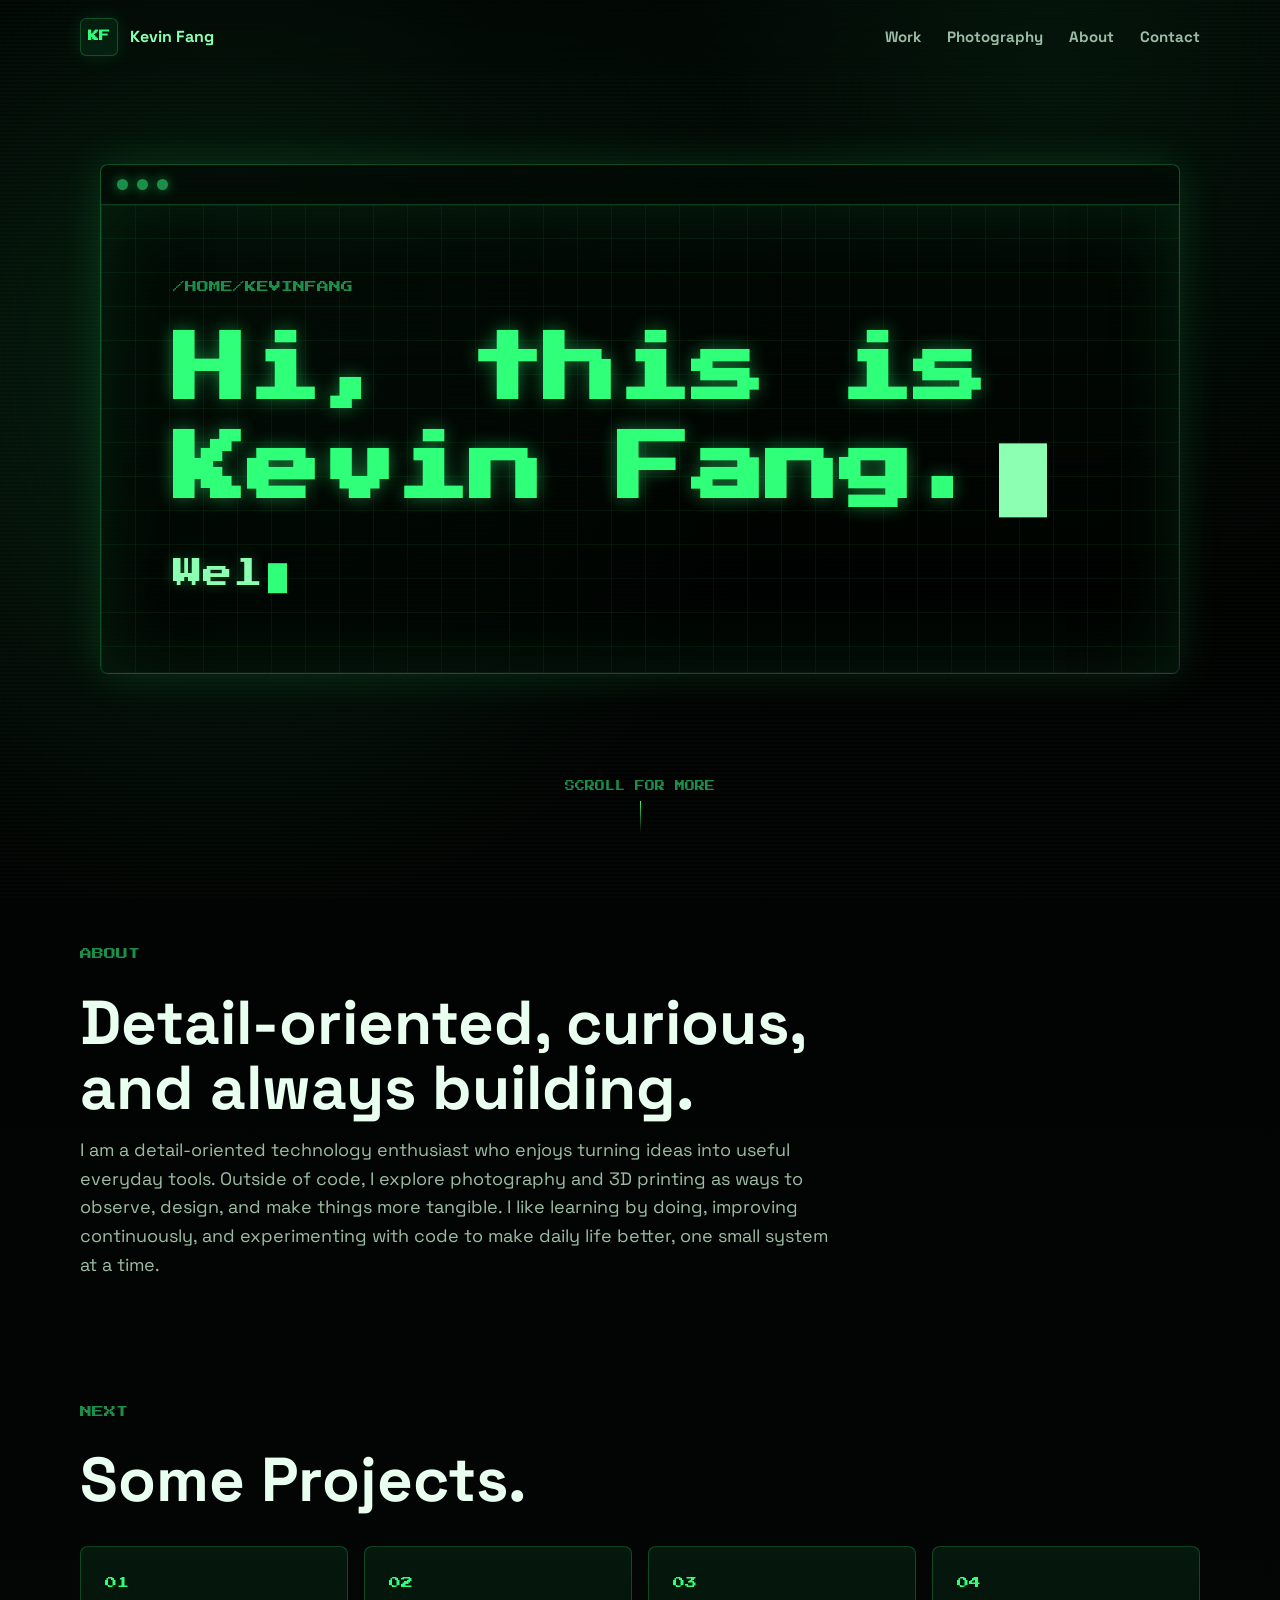
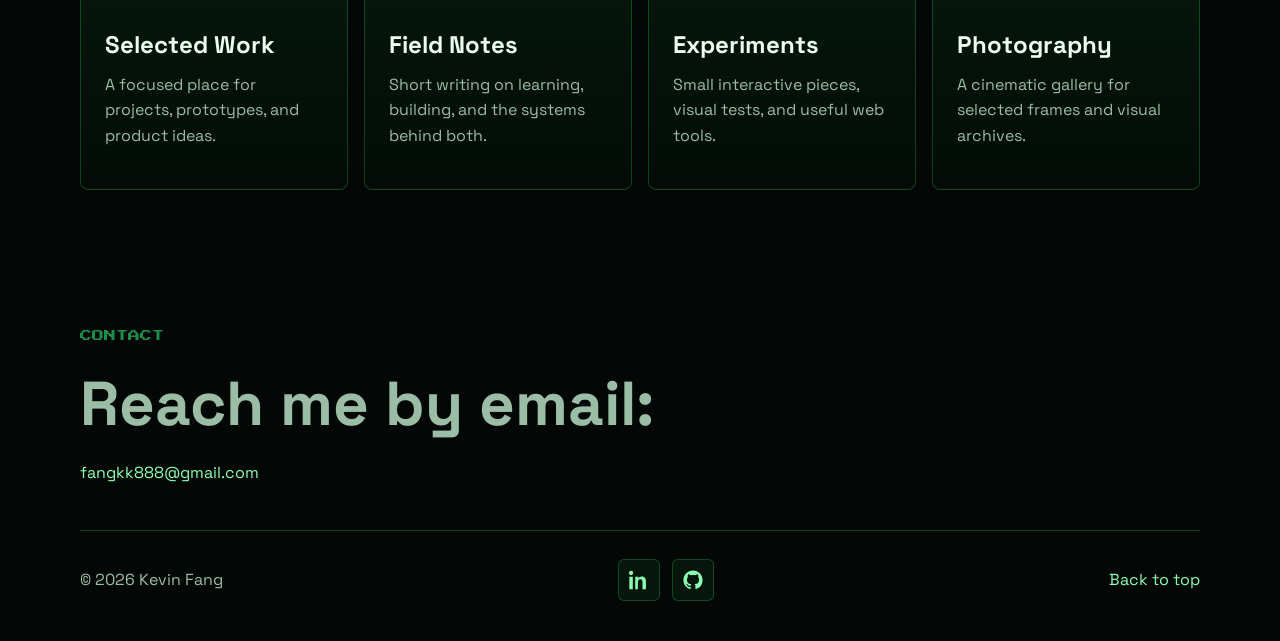
==== commit e554cf3d: "Update homepage content and links" ====
--- a/index.html
+++ b/index.html
@@ -52,56 +52,87 @@
             </p>
           </div>
         </div>
+        <a class="scroll-cue" href="#about" aria-label="Scroll to About section">
+          <span class="scroll-cue-text">scroll for more</span>
+          <span class="scroll-cue-line" aria-hidden="true"></span>
+        </a>
+      </section>
+
+      <section id="about" class="section about-section">
+        <div class="section-heading">
+          <p class="eyebrow">About</p>
+          <h2>Detail-oriented, curious, and always building.</h2>
+          <p>
+            I am a detail-oriented technology enthusiast who enjoys turning ideas into useful
+            everyday tools. Outside of code, I explore photography and 3D printing as ways to
+            observe, design, and make things more tangible. I like learning by doing, improving
+            continuously, and experimenting with code to make daily life better, one small
+            system at a time.
+          </p>
+        </div>
       </section>
 
       <section id="work" class="section preview-section">
         <div class="section-heading">
           <p class="eyebrow">Next</p>
-          <h2>Projects, notes, and experiments will live here.</h2>
+          <h2>Some Projects.</h2>
         </div>
         <div class="preview-grid">
-          <article>
-            <span>01</span>
-            <h3>Selected Work</h3>
-            <p>A focused place for projects, prototypes, and product ideas.</p>
-          </article>
-          <article>
-            <span>02</span>
-            <h3>Field Notes</h3>
-            <p>Short writing on learning, building, and the systems behind both.</p>
-          </article>
-          <article>
-            <span>03</span>
-            <h3>Experiments</h3>
-            <p>Small interactive pieces, visual tests, and useful web tools.</p>
-          </article>
-          <article>
-            <span>04</span>
-            <h3>Photography</h3>
-            <p>A cinematic gallery for selected frames and visual archives.</p>
-          </article>
-        </div>
-      </section>
-
-      <section id="about" class="section about-section">
-        <div class="section-heading">
-          <p class="eyebrow">About</p>
-          <h2>Built to stay simple, sharp, and easy to evolve.</h2>
-          <p>
-            This site starts as a clean static homepage and can later grow into a portfolio,
-            blog, or full-stack web app without changing the core visual direction.
-          </p>
+          <a class="project-link" href="#" aria-label="Open Selected Work project">
+            <article>
+              <span>01</span>
+              <h3>Selected Work</h3>
+              <p>A focused place for projects, prototypes, and product ideas.</p>
+            </article>
+          </a>
+          <a class="project-link" href="#" aria-label="Open Field Notes project">
+            <article>
+              <span>02</span>
+              <h3>Field Notes</h3>
+              <p>Short writing on learning, building, and the systems behind both.</p>
+            </article>
+          </a>
+          <a class="project-link" href="#" aria-label="Open Experiments project">
+            <article>
+              <span>03</span>
+              <h3>Experiments</h3>
+              <p>Small interactive pieces, visual tests, and useful web tools.</p>
+            </article>
+          </a>
+          <a class="project-link" href="photography.html" aria-label="Open Photography project">
+            <article>
+              <span>04</span>
+              <h3>Photography</h3>
+              <p>A cinematic gallery for selected frames and visual archives.</p>
+            </article>
+          </a>
         </div>
       </section>
 
       <section id="contact" class="section contact-section">
         <p class="eyebrow">Contact</p>
-        <h2>More links coming soon.</h2>
+        <h2>Reach me by email:</h2>
+        <button class="copy-email contact-email" type="button" data-copy-email="fangkk888@gmail.com" aria-label="Copy email address fangkk888@gmail.com">
+          <span>fangkk888@gmail.com</span>
+          <span class="copy-hint" aria-live="polite">Click to copy</span>
+        </button>
       </section>
     </main>
 
     <footer class="site-footer">
       <span>© 2026 Kevin Fang</span>
+      <div class="social-links" aria-label="Social links">
+        <a href="https://www.linkedin.com/in/kaikun-fang-69a29523a" target="_blank" rel="noopener noreferrer" aria-label="LinkedIn profile">
+          <svg viewBox="0 0 24 24" aria-hidden="true">
+            <path d="M4.98 3.5C4.98 4.88 3.86 6 2.5 6S0 4.88 0 3.5 1.12 1 2.5 1s2.48 1.12 2.48 2.5ZM.42 8.03h4.12V23H.42V8.03ZM7.47 8.03h3.94v2.04h.06c.55-1.04 1.9-2.14 3.9-2.14 4.17 0 4.94 2.74 4.94 6.31V23h-4.11v-7.76c0-1.85-.03-4.23-2.58-4.23-2.58 0-2.97 2.02-2.97 4.1V23H7.47V8.03Z" />
+          </svg>
+        </a>
+        <a href="https://github.com/FangKK66" target="_blank" rel="noopener noreferrer" aria-label="GitHub profile">
+          <svg viewBox="0 0 24 24" aria-hidden="true">
+            <path d="M12 .5C5.65.5.5 5.65.5 12c0 5.08 3.29 9.39 7.86 10.91.58.11.79-.25.79-.56v-2.15c-3.2.7-3.87-1.36-3.87-1.36-.52-1.33-1.28-1.69-1.28-1.69-1.05-.72.08-.71.08-.71 1.16.08 1.77 1.19 1.77 1.19 1.03 1.76 2.7 1.25 3.36.96.1-.75.4-1.25.73-1.54-2.55-.29-5.24-1.28-5.24-5.68 0-1.25.45-2.28 1.19-3.08-.12-.29-.52-1.46.11-3.04 0 0 .97-.31 3.17 1.18A10.96 10.96 0 0 1 12 6.04c.98 0 1.96.13 2.88.39 2.2-1.49 3.17-1.18 3.17-1.18.63 1.58.23 2.75.11 3.04.74.8 1.19 1.83 1.19 3.08 0 4.42-2.69 5.39-5.25 5.67.41.35.78 1.05.78 2.12v3.19c0 .31.21.68.8.56A11.51 11.51 0 0 0 23.5 12C23.5 5.65 18.35.5 12 .5Z" />
+          </svg>
+        </a>
+      </div>
       <a href="#top">Back to top</a>
     </footer>
 
--- a/styles.css
+++ b/styles.css
@@ -133,8 +133,9 @@
 .hero {
   display: grid;
   place-items: center;
+  gap: 18px;
   min-height: calc(100svh - 74px);
-  padding: 46px 20px 96px;
+  padding: 46px 20px 24px;
 }
 
 .terminal-frame {
@@ -164,7 +165,7 @@
 
 .terminal-screen {
   position: relative;
-  min-height: clamp(430px, 64vh, 650px);
+  min-height: clamp(340px, 52vh, 520px);
   padding: clamp(26px, 6vw, 72px);
   background:
     linear-gradient(90deg, rgba(48, 255, 122, 0.06) 1px, transparent 1px),
@@ -236,8 +237,44 @@
   background: var(--green-soft);
 }
 
+.scroll-cue {
+  display: grid;
+  justify-items: center;
+  gap: 8px;
+  color: var(--green-dim);
+  font-family: "Press Start 2P", monospace;
+  font-size: 10px;
+  line-height: 1.4;
+  text-transform: uppercase;
+  transition: color 180ms ease, text-shadow 180ms ease, transform 180ms ease;
+}
+
+.scroll-cue:hover,
+.scroll-cue:focus-visible {
+  color: var(--green);
+  text-shadow: 0 0 12px rgba(48, 255, 122, 0.55);
+  transform: translateY(2px);
+}
+
+.scroll-cue:focus-visible {
+  outline: 2px solid var(--green);
+  outline-offset: 6px;
+  border-radius: 6px;
+}
+
+.scroll-cue-line {
+  width: 1px;
+  height: 32px;
+  background: linear-gradient(180deg, var(--green), transparent);
+  animation: scroll-cue-pulse 1500ms ease-in-out infinite;
+}
+
 .section {
-  padding: 88px 0;
+  padding: 68px 0;
+}
+
+.about-section {
+  padding-top: 44px;
 }
 
 .preview-section {
@@ -267,12 +304,32 @@
   gap: 16px;
 }
 
+.project-link {
+  display: block;
+  min-height: 220px;
+  border-radius: 8px;
+}
+
 .preview-grid article {
+  height: 100%;
   min-height: 220px;
   padding: 24px;
   border: 1px solid var(--line);
   border-radius: 8px;
   background: linear-gradient(180deg, rgba(48, 255, 122, 0.08), rgba(48, 255, 122, 0.025));
+  transition: border-color 180ms ease, box-shadow 180ms ease, transform 180ms ease;
+}
+
+.project-link:hover article,
+.project-link:focus-visible article {
+  border-color: var(--green);
+  box-shadow: 0 0 28px rgba(48, 255, 122, 0.16);
+  transform: translateY(-3px);
+}
+
+.project-link:focus-visible {
+  outline: 2px solid var(--green);
+  outline-offset: 5px;
 }
 
 .preview-grid span {
@@ -294,17 +351,131 @@
 }
 
 .contact-section {
-  padding-bottom: 54px;
+  padding-bottom: 44px;
+}
+
+.contact-email {
+  margin-top: 8px;
+  font-size: clamp(26px, 5vw, 48px);
 }
 
 .site-footer {
   justify-content: space-between;
+  gap: 18px;
   padding: 28px 0 40px;
   border-top: 1px solid var(--line);
 }
 
-.site-footer a {
+.site-footer a,
+.copy-email {
   color: var(--green-soft);
+}
+
+.social-links {
+  display: flex;
+  align-items: center;
+  justify-content: center;
+  gap: 12px;
+}
+
+.social-links a {
+  display: grid;
+  place-items: center;
+  width: 42px;
+  height: 42px;
+  border: 1px solid var(--line);
+  border-radius: 6px;
+  background: rgba(48, 255, 122, 0.06);
+  transition: background 180ms ease, border-color 180ms ease, box-shadow 180ms ease, transform 180ms ease;
+}
+
+.social-links a:hover,
+.social-links a:focus-visible {
+  border-color: var(--green);
+  background: rgba(48, 255, 122, 0.12);
+  box-shadow: 0 0 22px rgba(48, 255, 122, 0.16);
+  transform: translateY(-2px);
+}
+
+.social-links a:focus-visible {
+  outline: 2px solid var(--green);
+  outline-offset: 4px;
+}
+
+.social-links svg {
+  width: 20px;
+  height: 20px;
+  fill: currentColor;
+}
+
+.copy-email {
+  position: relative;
+  display: inline-flex;
+  align-items: center;
+  gap: 10px;
+  max-width: 100%;
+  padding: 0;
+  border: 0;
+  background: transparent;
+  font: inherit;
+  text-align: left;
+  cursor: pointer;
+  transition: color 180ms ease, text-shadow 180ms ease;
+}
+
+.copy-email:hover,
+.copy-email:focus-visible,
+.copy-email.is-copied {
+  color: var(--green);
+  text-shadow: 0 0 12px rgba(48, 255, 122, 0.5);
+}
+
+.copy-email:focus-visible {
+  outline: 2px solid var(--green);
+  outline-offset: 5px;
+  border-radius: 4px;
+}
+
+.copy-hint {
+  position: absolute;
+  left: 50%;
+  bottom: calc(100% + 10px);
+  z-index: 12;
+  width: max-content;
+  max-width: min(220px, 78vw);
+  padding: 7px 10px;
+  border: 1px solid var(--line);
+  border-radius: 6px;
+  background: rgba(3, 8, 6, 0.96);
+  color: var(--green);
+  font-size: 12px;
+  font-weight: 700;
+  line-height: 1.2;
+  box-shadow: 0 0 24px rgba(48, 255, 122, 0.16);
+  opacity: 0;
+  pointer-events: none;
+  transform: translate(-50%, 4px);
+  transition: opacity 180ms ease, transform 180ms ease;
+}
+
+.copy-hint::after {
+  content: "";
+  position: absolute;
+  left: 50%;
+  top: 100%;
+  width: 8px;
+  height: 8px;
+  border-right: 1px solid var(--line);
+  border-bottom: 1px solid var(--line);
+  background: rgba(3, 8, 6, 0.96);
+  transform: translate(-50%, -4px) rotate(45deg);
+}
+
+.copy-email:hover .copy-hint,
+.copy-email:focus-visible .copy-hint,
+.copy-email.is-copied .copy-hint {
+  opacity: 1;
+  transform: translate(-50%, 0);
 }
 
 .photo-hero {
@@ -627,6 +798,21 @@
   }
 }
 
+@keyframes scroll-cue-pulse {
+  0%,
+  100% {
+    opacity: 0.35;
+    transform: scaleY(0.65);
+    transform-origin: top;
+  }
+
+  50% {
+    opacity: 1;
+    transform: scaleY(1);
+    transform-origin: top;
+  }
+}
+
 @media (prefers-reduced-motion: reduce) {
   html {
     scroll-behavior: auto;
@@ -683,11 +869,11 @@
 
   .hero {
     min-height: calc(100svh - 74px);
-    padding: 28px 14px 72px;
+    padding: 28px 14px 24px;
   }
 
   .terminal-screen {
-    min-height: 470px;
+    min-height: 390px;
   }
 
   .preview-grid {
@@ -830,4 +1016,19 @@
     flex-direction: column;
     gap: 10px;
   }
-}
+
+  .copy-hint {
+    left: 0;
+    transform: translateY(4px);
+  }
+
+  .copy-hint::after {
+    left: 18px;
+  }
+
+  .copy-email:hover .copy-hint,
+  .copy-email:focus-visible .copy-hint,
+  .copy-email.is-copied .copy-hint {
+    transform: translateY(0);
+  }
+}
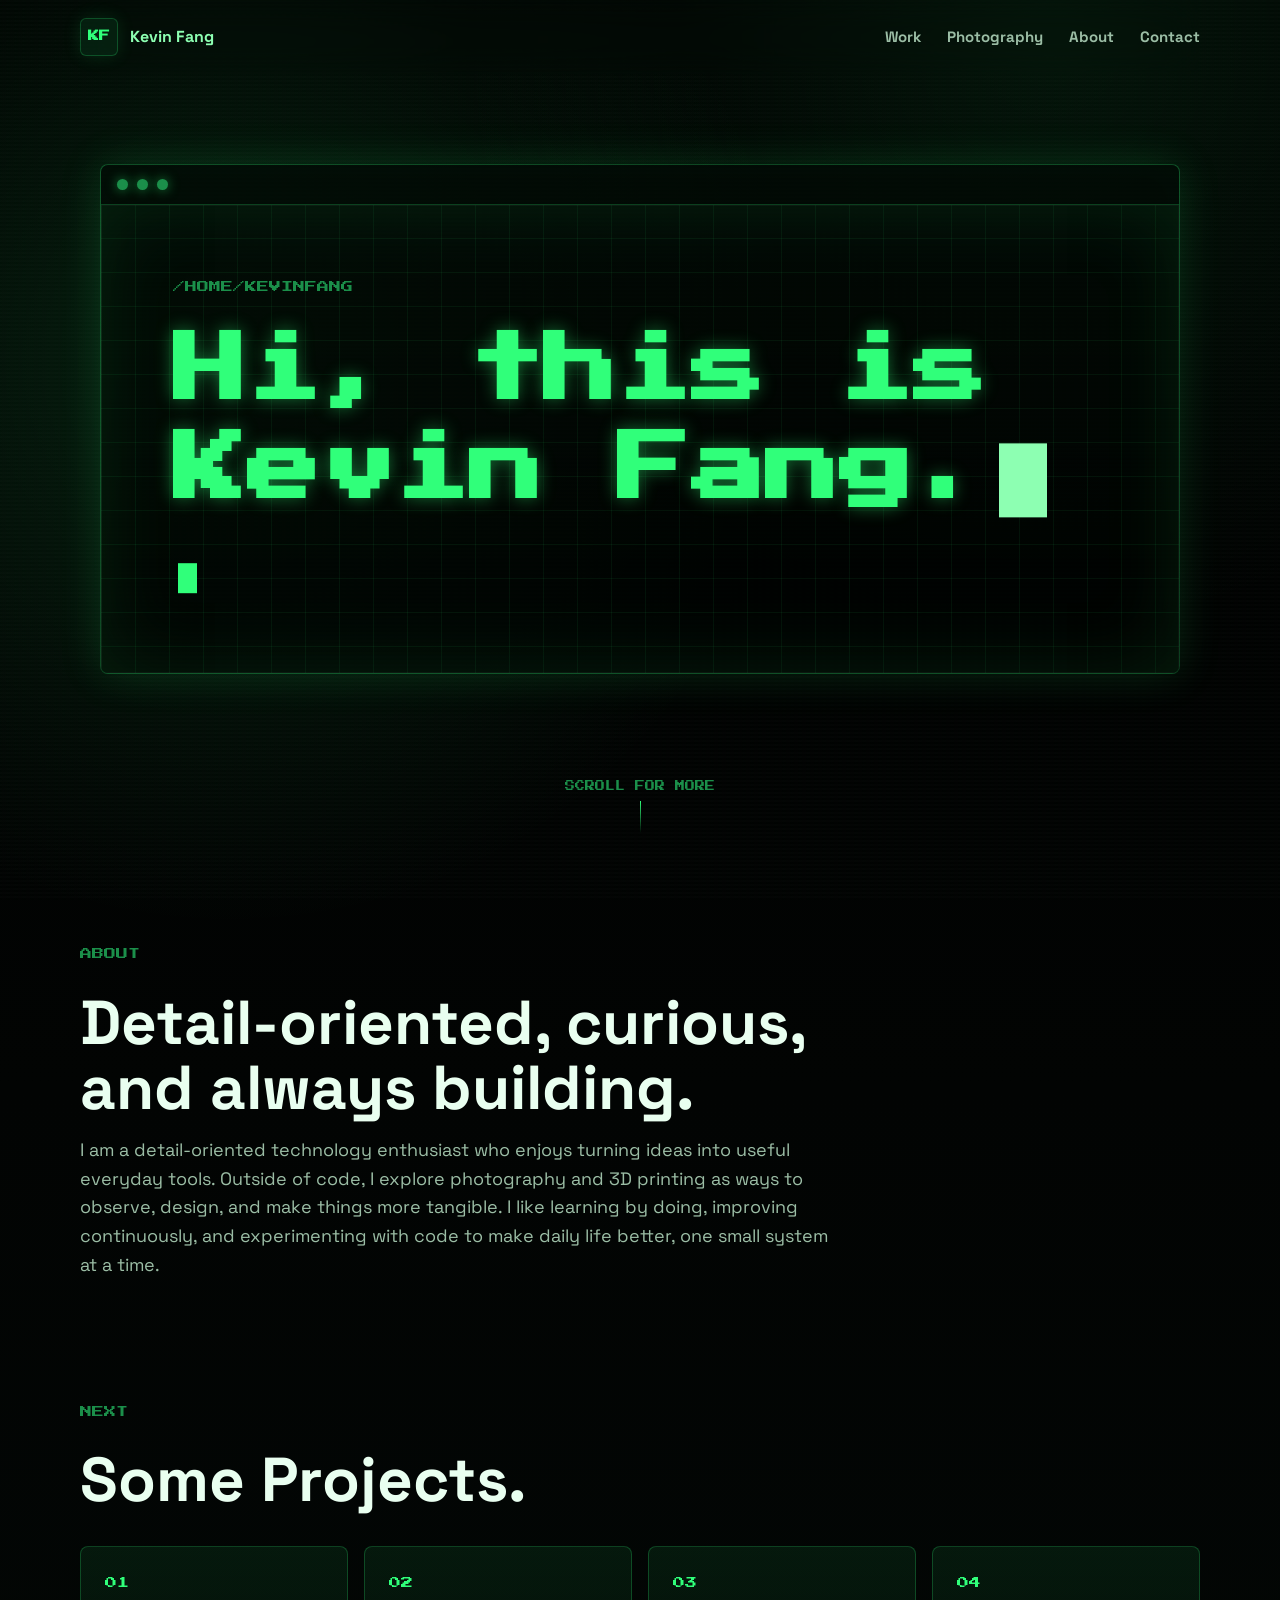
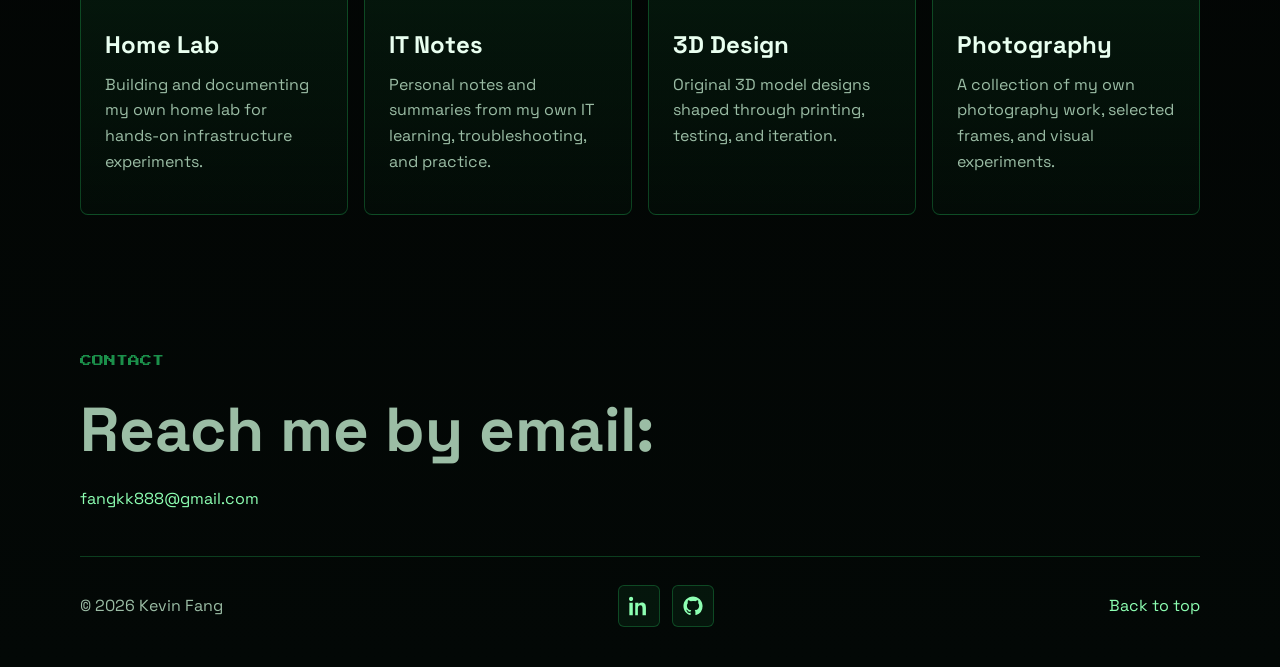
==== commit e729a36e: "Update project cards" ====
--- a/index.html
+++ b/index.html
@@ -81,29 +81,29 @@
           <a class="project-link" href="#" aria-label="Open Selected Work project">
             <article>
               <span>01</span>
-              <h3>Selected Work</h3>
-              <p>A focused place for projects, prototypes, and product ideas.</p>
+              <h3>Home Lab</h3>
+              <p>Building and documenting my own home lab for hands-on infrastructure experiments.</p>
             </article>
           </a>
           <a class="project-link" href="#" aria-label="Open Field Notes project">
             <article>
               <span>02</span>
-              <h3>Field Notes</h3>
-              <p>Short writing on learning, building, and the systems behind both.</p>
+              <h3>IT Notes</h3>
+              <p>Personal notes and summaries from my own IT learning, troubleshooting, and practice.</p>
             </article>
           </a>
-          <a class="project-link" href="#" aria-label="Open Experiments project">
+          <a class="project-link" href="https://makerworld.com/en/@fangkk" target="_blank" rel="noopener noreferrer" aria-label="Open 3D Design project">
             <article>
               <span>03</span>
-              <h3>Experiments</h3>
-              <p>Small interactive pieces, visual tests, and useful web tools.</p>
+              <h3>3D Design</h3>
+              <p>Original 3D model designs shaped through printing, testing, and iteration.</p>
             </article>
           </a>
           <a class="project-link" href="photography.html" aria-label="Open Photography project">
             <article>
               <span>04</span>
               <h3>Photography</h3>
-              <p>A cinematic gallery for selected frames and visual archives.</p>
+              <p>A collection of my own photography work, selected frames, and visual experiments.</p>
             </article>
           </a>
         </div>
--- a/styles.css
+++ b/styles.css
@@ -356,7 +356,7 @@
 
 .contact-email {
   margin-top: 8px;
-  font-size: clamp(26px, 5vw, 48px);
+  font-size: clamp(32px, 6vw, 58px);
 }
 
 .site-footer {
